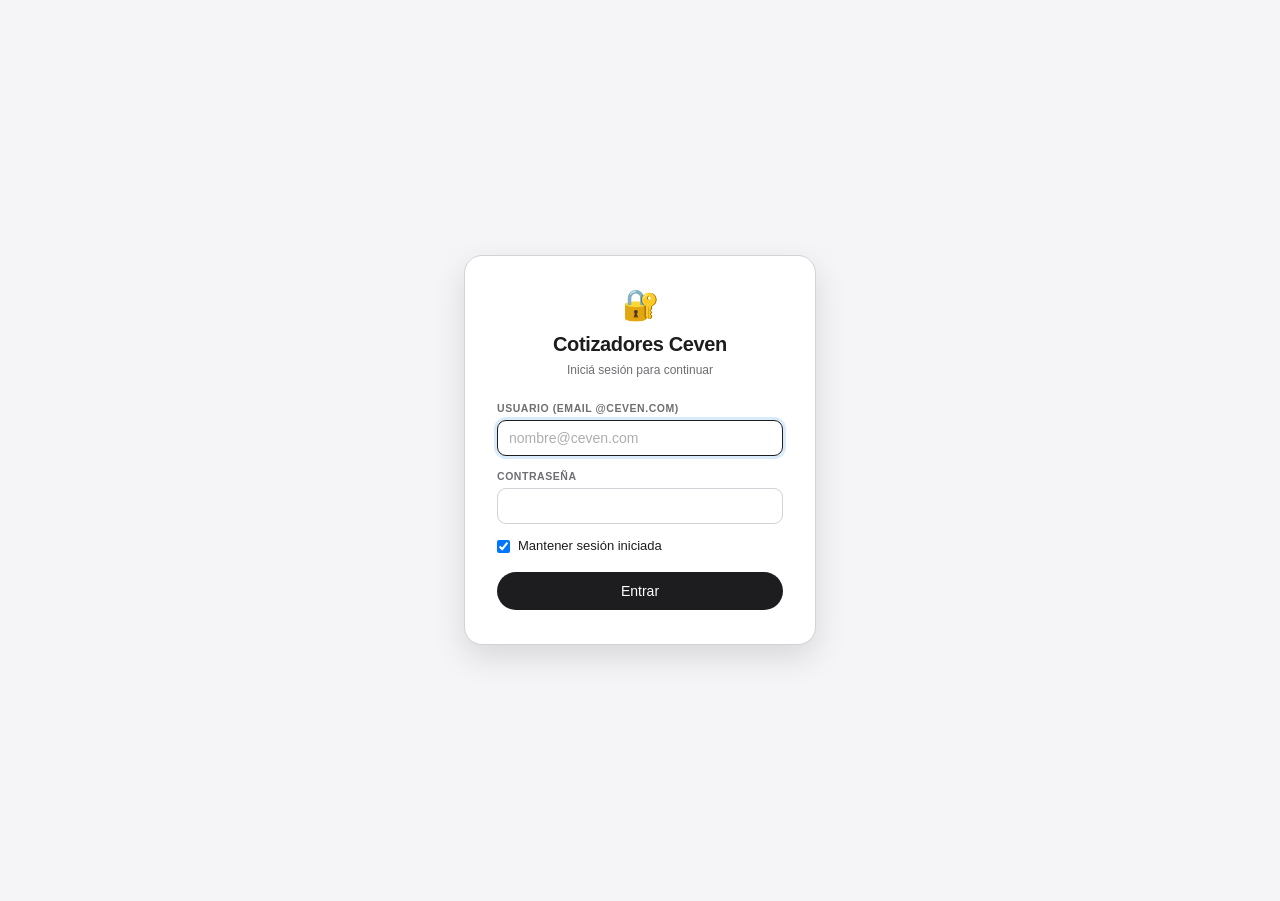
==== src/apple/index.html @ 5756f712 "Actualizacion" ====
<!DOCTYPE html>
<html lang="es">
<head>
<meta charset="UTF-8">
<meta name="viewport" content="width=device-width,initial-scale=1">
<title>Cotizador Ceven</title>

<!-- PWA (instalable + offline). El service worker se registra en ../shared/pwa.js. -->
<meta name="theme-color" content="#f5f5f7">
<link rel="manifest" href="../manifest.webmanifest">
<link rel="icon" href="../icons/favicon-32.png" sizes="32x32" type="image/png">
<link rel="apple-touch-icon" href="../icons/apple-touch-icon.png">
<meta name="mobile-web-app-capable" content="yes">
<meta name="apple-mobile-web-app-capable" content="yes">
<meta name="apple-mobile-web-app-status-bar-style" content="default">
<meta name="apple-mobile-web-app-title" content="Ceven Apple">

<script src="../vendor/xlsx.full.min.js"></script>
<script src="../vendor/html2canvas.min.js"></script>
<script src="../vendor/jspdf.umd.min.js"></script>
<!-- autotable dibuja la tabla del comprobante (shared/comprobante.js). Va
     DESPUÉS de jspdf: es un plugin que se engancha a jsPDF.API. -->
<script src="../vendor/jspdf.plugin.autotable.min.js"></script>
<link rel="stylesheet" href="../shared/css/base.css">
<link rel="stylesheet" href="../shared/css/dark.css">
</head>
<body>

<!-- ============================================================
     El login y la gestión de usuarios viven en el shell (../index.html).
     Esta página exige sesión válida (guard más abajo, tras cargar auth.js).
     La cuenta (marca, modo oscuro, contraseña, salir) vive en la navbar.
     ============================================================ -->

<!-- Configuración de esta marca: la leen todos los módulos de shared/ -->
<script src="brand.js"></script>
<!-- Color de marca: va acá, pegado a brand.js, para que la primera pintura ya
     salga con el acento correcto y no arranque con el azul por defecto -->
<script src="../shared/theme.js"></script>
<script src="../shared/safe.js"></script>
<!-- Config de Supabase + auth compartidos con el shell -->
<script src="../shared/config.js"></script>
<script src="../shared/auth.js"></script>
<script src="../shared/notify.js"></script>
<script>if(!cevenIsValidSession()) location.replace('../index.html');</script>
<!-- Barra superior: va acá, antes del markup, para que no salte al cargar -->
<script src="../shared/navbar.js"></script>

<!-- QUOTE -->
<div id="p-quote" class="pg on">
  <!-- Acá vivía el logo (subir / cambiar). Se sacó el 05/08/2026: ocupaba el
       encabezado entero de la vista sin aportar nada al armado de la cotización.
       El logo NO desapareció del sistema: `_logo` sigue existiendo en
       shared/ui-core.js, sincronizándose por `clogo` y saliendo en el PDF, que
       es el documento que ve el cliente. Lo que ya no hay es forma de cambiarlo
       desde la pantalla. -->
  <div class="qbar">
    <div class="qbar-top">
      <div class="qbar-ttl">
        <div id="qnum" class="lbl" style="margin-bottom:2px">Cotización #—</div>
        <div class="h2">Productos recomendados para su operación</div>
      </div>
      <div class="qbar-main">
        <button class="act act-pri" onclick="saveQuote()" title="Guardar la cotización en el historial"><span class="act-i">💾</span>Guardar</button>
        <button id="btn-add-pipeline" class="act act-go" onclick="addToPipeline()" title="Sumar esta cotización al pipeline de ventas"><span class="act-i">📊</span>Agregar al pipeline</button>
        <button class="act" onclick="buildPDF()" title="Exportar la cotización a PDF"><span class="act-i">📄</span>PDF</button>
      </div>
    </div>
    <div class="qbar-sub">
      <button class="act act-sm" onclick="nuevaCotizacion()" title="Vaciar todo y empezar una cotización nueva"><span class="act-i">＋</span>Nueva</button>
      <button class="act act-sm" onclick="copiarCotizacion()" title="Crear una cotización nueva con los mismos productos"><span class="act-i">⧉</span>Copiar</button>
      <button class="act act-sm" onclick="openCevenCare()" title="Agregar garantías CevenCare a la cotización"><span class="act-i">🛡️</span>CevenCare</button>
      <span class="qbar-sep"></span>
      <!-- El backup no es una acción de esta cotización: es de todos los datos -->
      <details class="ovf">
        <summary title="Más acciones" aria-label="Más acciones">⋯</summary>
        <div class="ovf-menu">
          <div class="ovf-hd">Copia de seguridad</div>
          <button onclick="exportFullBackup()"><span class="act-i">⬇️</span>Descargar backup completo</button>
          <button onclick="document.getElementById('backup-import').click()"><span class="act-i">⬆️</span>Restaurar desde un archivo</button>
        </div>
      </details>
      <input type="file" id="backup-import" accept=".json" style="display:none" onchange="importFullBackup(this)">
    </div>
  </div>
  <div class="card">
    <div class="g2">
      <div><label class="lbl">Cliente</label><input id="client" type="text" placeholder="Buscar o escribir un cliente" autocomplete="off" role="combobox" aria-autocomplete="list" aria-expanded="false" onchange="cevenClienteCambio()" style="font-size:14px;font-weight:500"><datalist id="cliente-datalist"></datalist></div>
      <div><label class="lbl">Ejecutivo</label>
        <select id="exec">
          <option value="">Seleccionar ejecutivo</option>
          <option>Fer Castro</option><option>Tsu Rivas</option><option>Jenny Tofel</option>
        </select>
      </div>
      <div>
        <label class="lbl">Mes estimado de cierre</label>
        <!-- Lo llena shared/ui-core.js con el picker de shared/monthpicker.js -->
        <div id="mes-cierre-box"></div>
      </div>
      <div>
        <label class="lbl">Estado</label>
        <select id="quote-estado" style="width:100%">
          <option value="Proyecto">En proyecto</option>
          <option value="Cotizado" selected>Cotizado</option>
          <option value="Negociacion">Negociación</option>
          <option value="Commit">Commit</option>
          <option value="Con OC">Con OC</option>
          <option value="Autorizando">Autorizando</option>
          <option value="Facturado">Facturado</option>
          <option value="Perdido">Perdido</option>
        </select>
      </div>
      <!-- Eran UN solo campo: `Proyecto` en cquotes se guardaba con el mismo
           texto que `Observaciones`, así que el pipeline agrupado por proyecto
           mostraba notas sueltas. Ahora son dos.
           OJO: el marcador FOB (que pone la nacionalización en 0%) se sigue
           leyendo de Observaciones — ver isCotizacionFOB() en catalog.js. -->
      <div><label class="lbl">Proyecto</label><input id="proyecto" type="text" placeholder="Nombre o referencia del proyecto..."></div>
      <div><label class="lbl">Observaciones <span style="color:#6e6e73;font-weight:400">— escribí FOB acá si la cotización lo es</span></label><input id="obs" type="text" placeholder="Notas de la cotización..." oninput="onObsChange()"></div>
    </div>
  </div>
  <!-- Barra de opciones A/B (shared/opciones.js). Con una sola opción es solo
       el botón "＋ Agregar Opción B"; el contenido lo pinta renderQ(). -->
  <div id="opc-bar-box"></div>
  <div id="opc-aviso-box"></div>
  <div id="qbody-wrap" class="tw" style="margin-bottom:18px">
    <table style="table-layout:fixed;min-width:780px">
      <colgroup>
        <col style="width:11%"><col style="width:25%"><col style="width:6%">
        <col style="width:8%"><col style="width:13%"><col style="width:10%">
        <col style="width:9%"><col style="width:8%"><col style="width:78px">
      </colgroup>
      <thead>
        <tr>
          <th class="qsrt" onclick="sortQBy('sku')" title="Ordenar por SKU">SKU</th>
          <th class="qsrt" onclick="sortQBy('desc')" title="Ordenar por nombre">Descripción</th>
          <th style="text-align:right">Qty</th>
          <th style="text-align:center">Margen %</th>
          <th class="qsrt" onclick="sortQBy('price')" style="text-align:right" title="Ordenar por precio">P. Venta</th>
          <th style="text-align:right">Total</th>
          <th style="text-align:center">IVA/Imp.Int.</th>
          <th style="text-align:center">Disponib.</th>
          <th></th>
        </tr>
      </thead>
      <tbody id="qbody"></tbody>
    </table>
  </div>

  <!-- SECCIÓN GARANTÍAS -->
  <div id="warranty-section">
    <div class="warranty-header">
      <span class="warranty-badge">CevenCare</span>
      <span class="warranty-title">Garantías Extendidas</span>
    </div>
    <div class="warranty-subtitle">Agregados desde CevenCare · Se presentan como opcionales separados de la cotización</div>
    <div class="tw" style="margin-bottom:8px">
      <table style="table-layout:fixed;min-width:780px">
        <colgroup>
          <col style="width:11%"><col style="width:25%"><col style="width:6%">
          <col style="width:8%"><col style="width:14%"><col style="width:11%">
          <col style="width:9%"><col style="width:8%"><col style="width:44px">
        </colgroup>
        <thead>
          <tr>
            <th>SKU</th><th>Descripción</th>
            <th style="text-align:right">Qty</th>
            <th style="text-align:center">Canal</th>
            <th style="text-align:right">P. Venta</th>
            <th style="text-align:right">Total</th>
            <th style="text-align:center">IVA</th>
            <th style="text-align:center">Años</th>
            <th></th>
          </tr>
        </thead>
        <tbody id="wbody"></tbody>
      </table>
    </div>
    <div id="franchise-note" class="franchise-note">
      <strong>⚠ Nota sobre planes CC (Complete Care)</strong>
      Los planes CC incluyen cobertura de daños accidentales (1 evento por contrato) con un cargo por servicio a cargo del cliente: pantalla USD 99 (SKU: DADIACC) · otros daños USD 249 / USD 149 para MacBook Neo (SKU: OTDAACC).
    </div>
    <button class="btn-add-warranty" onclick="openCevenCare()">+ Agregar garantía desde CevenCare</button>
  </div>
  <div style="border-top:0.5px solid #d2d2d7;padding-top:16px">
    <div style="font-size:14px;font-weight:600;margin-bottom:11px">Condiciones Comerciales</div>
    <div style="display:flex;align-items:center;gap:8px;flex-wrap:wrap;margin-bottom:8px;font-size:13px;font-weight:600">
      <span>Propuesta efectiva hasta:</span><input id="eff-date" type="date" style="width:auto;font-weight:400">
    </div>
    <div style="display:flex;align-items:center;gap:8px;flex-wrap:wrap;margin-bottom:8px;font-size:13px;font-weight:600">
      <span>Condición de pago:</span>
      <select id="pay-mode" onchange="cevenTogglePayOtra()" style="width:auto;font-weight:400">
        <option>Contado anticipado</option><option>30 días FF</option><option>45 días FF</option><option>60 días FF</option>
        <option value="__otra">Otra…</option>
      </select>
      <input id="pay-mode-otra" type="text" placeholder="Escribí la condición" style="display:none;width:auto;min-width:210px;font-weight:400">
      <span>– TC Dólar billete BNA del día del pago</span>
    </div>
    <div id="cond-cur" style="font-size:13px;font-weight:700;margin-bottom:7px">Precios unitarios expresados en dólares estadounidenses</div>
    <div style="font-size:13px;font-weight:700;margin-bottom:7px">Los precios expresados NO incluyen Impuestos</div>
    <div style="font-size:13px;font-weight:700;margin-bottom:7px">Incluye enrolamiento en Apple Business Manager</div>
    <div style="display:flex;align-items:center;gap:8px;flex-wrap:wrap;font-size:13px;font-weight:600">
      <!-- Mismo mecanismo que la condición de pago: opciones fijas + "Otra…".
           Lo resuelven cevenDelivery()/cevenSetDelivery() en shared/ui-core.js;
           acá y en el resto del código nadie sabe del marcador "__otra". -->
      <span>Entrega:</span>
      <select id="delivery" onchange="cevenToggleDeliveryOtra(true)" style="width:auto;font-weight:400">
        <option value="">— Elegir plazo —</option>
        <option>Inmediata</option>
        <option>3 días hábiles</option>
        <option>Entre 5 y 7 días hábiles</option>
        <option value="__otra">Otra…</option>
      </select>
      <input id="delivery-otra" type="text" placeholder="Escribí el plazo de entrega" style="display:none;width:auto;min-width:210px;font-weight:400">
    </div>
  </div>
</div>

<!-- CATALOG -->
<div id="p-catalog" class="pg">
  <div class="tb">
    <button class="bo" onclick="goTo('quote')">← Volver</button>
    <h2 class="h2" style="flex:1">Agregar productos</h2>
    <button class="bo" onclick="clearCatalogFilters()" title="Limpiar búsqueda y filtros">✕ Filtros</button>
    <button class="bo" onclick="goTo('addprod')">+ Nuevo artículo</button>
  </div>
  <div style="display:grid;grid-template-columns:repeat(auto-fit,minmax(148px,1fr));gap:10px;margin-bottom:10px">
    <div class="card" style="margin:0">
      <div class="lbl">% Margen</div>
      <div style="display:flex;align-items:center;gap:8px;margin-top:4px">
        <input type="number" id="msl-input" min="0" max="80" step="0.25" value="20" style="width:70px;padding:4px 8px;border:0.5px solid #d2d2d7;border-radius:6px;font-size:14px;font-weight:600;font-family:inherit;text-align:right" oninput="syncMarginFromInput()">
        <span style="font-size:12px;color:#6e6e73">%</span>
      </div>
      <input type="range" id="msl" min="0" max="80" value="20" style="width:100%;margin-top:8px;accent-color:#1d1d1f" oninput="syncMarginFromSlider()">
    </div>
    <div class="card" style="margin:0;display:flex;flex-direction:column;gap:8px;justify-content:center">
      <div class="lbl">% Nacionalización</div>
      <button class="bd" onclick="goTo('nac')">Ver / editar</button>
    </div>
    <div class="card" style="margin:0">
      <div class="lbl">Moneda</div>
      <select id="cur" onchange="toggleTC()" style="margin-bottom:6px"><option value="USD">USD</option><option value="ARS">ARS</option></select>
      <input type="number" id="tc" value="1200" style="display:none" placeholder="Tipo de cambio">
    </div>
  </div>
  <div class="card" style="margin:0 0 13px;display:flex;align-items:center;gap:10px;flex-wrap:wrap">
    <div id="plbadge" class="bk bkw">Sin price list</div>
    <div style="flex:1;min-width:8px"></div>
    <button class="bo" onclick="document.getElementById('plup').click()" title="Elegí los dos price list de Apple juntos (el normal y el FTZ). Reemplaza todo el catálogo: perdés los productos manuales">📂 Cargar Excel/CSV</button>
    <input type="file" id="plup" accept=".csv,.tsv,.txt,.xls,.xlsx" multiple style="display:none" onchange="handlePL(this.files)">
    <button class="bo" onclick="document.getElementById('plprice-up').click()" title="Actualiza solo los precios de los SKU que coincidan, agrega los nuevos, y conserva tus productos manuales">💲 Actualizar precios</button>
    <input type="file" id="plprice-up" accept=".xls,.xlsx" multiple style="display:none" onchange="handlePriceUpdate(this.files)">
    <div style="position:relative">
      <button class="bo red" onclick="toggleCleanupMenu(event)">🧹 Limpiar SKU ▾</button>
      <div id="cleanup-menu" style="display:none;position:absolute;right:0;top:calc(100% + 4px);background:#fff;border:0.5px solid #d2d2d7;border-radius:10px;box-shadow:0 4px 16px rgba(0,0,0,.12);min-width:210px;z-index:50;overflow:hidden">
        <button onclick="closeCleanupMenu();deleteLLASkus()" title="Elimina del catálogo los SKU terminados en LL/A (EE.UU./Canadá)" style="display:block;width:100%;text-align:left;border:none;background:none;border-radius:0;padding:10px 14px;font-size:13px;color:#d70015;cursor:pointer;font-family:inherit">🗑️ Eliminar SKU LL/A</button>
        <button onclick="closeCleanupMenu();deleteEASkus()" title="Elimina del catálogo los SKU con sufijo de 1 letra E/A (no toca LE/A ni BE/A, que son países reales)" style="display:block;width:100%;text-align:left;border:none;background:none;border-radius:0;padding:10px 14px;font-size:13px;color:#d70015;cursor:pointer;font-family:inherit;border-top:0.5px solid #f0f0f0">🗑️ Eliminar SKU E/A</button>
      </div>
    </div>
  </div>
  <div id="errbox" style="display:none;background:#fff2f2;color:#d70015;border-radius:8px;padding:8px 12px;margin-bottom:10px;font-size:13px"></div>
  <div id="nopl" style="text-align:center;padding:36px;background:#fff;border-radius:12px;border:1.5px dashed #d2d2d7;cursor:pointer;margin-bottom:12px" onclick="document.getElementById('plup').click()">
    <div style="font-size:26px;margin-bottom:6px">📂</div>
    <strong>Subí tu Price List</strong>
    <p style="color:#6e6e73;font-size:12px;margin-top:4px">Los dos archivos de Apple juntos (el normal y el FTZ) — se guarda automáticamente para la próxima vez</p>
  </div>
  <div id="catui" style="display:none">
    <div class="gf" style="margin-bottom:10px">
      <div style="grid-column:1/-1">
        <label class="lbl">Buscar / Pegar SKUs <span style="color:#6e6e73;font-weight:400">— pegá varios SKUs separados por enter, tab o coma</span></label>
        <textarea id="fsearch" rows="1" placeholder="ej: macbook pro 14 m4  /  pegá varios SKUs aquí" oninput="handleSearchInput()" onpaste="handleSearchPaste(event)" style="width:100%;padding:8px 12px;border:0.5px solid #d2d2d7;border-radius:8px;font-size:14px;font-family:inherit;background:#fff;resize:vertical;min-height:36px;line-height:1.4"></textarea>
      </div>
      <div><label class="lbl">Model</label><select id="fmodel" onchange="renderCat()"></select></div>
      <div><label class="lbl">País</label><select id="fcountry" onchange="renderCat()"></select></div>
    </div>
    <div style="display:flex;justify-content:space-between;align-items:center;margin-bottom:8px">
      <span id="catcount" style="color:#6e6e73"></span>
      <button class="bd" id="addbtn" onclick="addToQuote()" style="display:none">Agregar</button>
    </div>
    <div class="tw">
      <!-- min-width: las columnas de ancho fijo suman ~514px, así que en un
           celular Descripción se aplastaba a nada. Con esto la tabla scrollea
           dentro de .tw (que ya trae overflow-x:auto). -->
      <table style="table-layout:fixed;width:100%;min-width:780px">
        <!-- SKU y los tres importes en px: su contenido no crece con el ancho de
             la ventana (un SKU y tres importes miden lo que miden), así que lo
             que sobra tiene que ir a Descripción, que es lo único que se corta.
             Antes eran porcentajes y en una pantalla ancha el SKU se llevaba
             150px vacíos mientras la descripción quedaba con puntos suspensivos. -->
        <colgroup><col style="width:32px"><col style="width:130px"><col><col style="width:96px"><col style="width:96px"><col style="width:100px"><col style="width:60px"></colgroup>
        <thead>
          <tr>
            <th><input type="checkbox" id="chkall" onchange="toggleAll(this)"></th>
            <th>SKU</th><th>Descripción</th>
            <th style="text-align:right">Costo</th>
            <th style="text-align:right">C. Nac.</th>
            <th style="text-align:right">P. Venta</th>
            <th></th>
          </tr>
        </thead>
        <tbody id="catbody"></tbody>
      </table>
    </div>
  </div>
</div>

<!-- ADD PRODUCT -->
<div id="p-addprod" class="pg">
  <div class="tb"><button class="bo" onclick="cancelEditManual()">← Volver</button><h2 id="addprod-title" class="h2">Agregar artículo al price list</h2></div>
  <div class="card">
    <div class="g2">
      <div><label class="lbl">SKU *</label><input id="np-sku" type="text" placeholder="Ej: MW0Y3LL/A"></div>
      <div><label class="lbl">Descripción *</label><input id="np-desc" type="text" placeholder="Descripción del producto"></div>
      <!-- type=text + inputmode: un type=number rechaza "1.250,50" con el teclado
           es-AR y el campo queda vacío. Lo parsea cevenParseMoney(), igual que
           los importes de la cotización. -->
      <div><label class="lbl" id="np-price-lbl">Precio de costo (USD) *</label><input id="np-price" type="text" inputmode="decimal" placeholder="0,00"></div>
      <div><label class="lbl">Model</label><select id="np-model"></select></div>
      <div><label class="lbl">País</label><select id="np-country"></select></div>
      <div style="grid-column:1/-1;margin-top:4px">
        <label style="display:flex;align-items:flex-start;gap:9px;cursor:pointer">
          <input type="checkbox" id="np-nacincluded" style="margin-top:2px;width:15px;height:15px;flex-shrink:0" onchange="var l=document.getElementById('np-price-lbl');l.textContent=this.checked?'Precio nacionalizado (USD) *':'Precio de costo (USD) *'">
          <span style="font-size:13px;color:#1d1d1f">Precio ya nacionalizado
            <span style="display:block;font-size:11px;color:#6e6e73;margin-top:1px">El precio ingresado ya incluye la nacionalización — no se sumará el % adicional al cotizar</span>
          </span>
        </label>
      </div>
    </div>
    <div id="nperr" style="display:none;color:#d70015;font-size:13px;margin-top:10px"></div>
    <div style="display:flex;justify-content:flex-end;gap:8px;margin-top:14px">
      <button class="bo" onclick="cancelEditManual()">Cancelar</button>
      <button class="bd" onclick="saveNewProd()">Guardar en price list</button>
    </div>
  </div>
</div>

<!-- NAC -->
<div id="p-nac" class="pg">
  <div class="tb"><button class="bo" onclick="goTo('catalog')">← Volver</button><h2 class="h2">% Nacionalización por modelo</h2></div>
  <div class="tw" style="margin-bottom:10px">
    <table><thead><tr><th style="width:70%">Modelo</th><th style="text-align:right">%</th></tr></thead><tbody id="nacbody"></tbody></table>
  </div>
  <div style="display:flex;gap:8px;justify-content:flex-end;margin-bottom:14px">
    <button class="bo" onclick="resetNac()">Restablecer</button>
    <button class="bo" onclick="renderNacDiag()">🔍 Diagnóstico</button>
    <button class="bd" onclick="goTo('catalog')">Listo</button>
  </div>
  <div id="nac-diag" style="display:none">
    <div style="font-size:13px;font-weight:600;margin-bottom:6px;color:#1d1d1f">Diagnóstico — qué % se aplica a cada modelo del price list</div>
    <div style="font-size:11px;color:#6e6e73;margin-bottom:10px">Filtrá por SKU para verificar productos específicos. La columna "Coincide con" muestra qué clave de la tabla NAC se usó.</div>
    <input id="diag-search" type="text" placeholder="Buscar SKU o LOB..." oninput="renderNacDiag()" style="width:100%;padding:8px 10px;border:0.5px solid #d2d2d7;border-radius:8px;font-size:13px;font-family:inherit;margin-bottom:10px;background:#fff">
    <div class="tw">
      <table style="min-width:680px">
        <thead><tr>
          <th>SKU</th><th>LOB</th><th>Model</th>
          <th style="text-align:center">Coincide con</th>
          <th style="text-align:right">% NAC</th>
        </tr></thead>
        <tbody id="diag-body"></tbody>
      </table>
    </div>
  </div>
</div>

<!-- NAC POR COTIZACIÓN -->
<div id="p-qnac" class="pg">
  <div class="tb">
    <button class="bo" onclick="goTo('quote')">← Volver</button>
    <h2 class="h2">% Nacionalización · Solo esta cotización</h2>
  </div>
  <div style="background:#fff8e1;border:0.5px solid #ffe082;border-radius:10px;padding:10px 14px;margin-bottom:12px;font-size:12px;color:#7a5800;line-height:1.5">
    <strong style="display:block;margin-bottom:2px;font-size:11px;text-transform:uppercase;letter-spacing:.3px">⚠ Override por cotización</strong>
    Estos valores reemplazan al preset global <strong>solo en esta cotización</strong>. Los demás presupuestos siguen usando el % global. Las celdas en blanco usan el valor del preset global.
  </div>
  <div class="tw" style="margin-bottom:10px">
    <table>
      <thead><tr>
        <th style="width:55%">Modelo</th>
        <th style="text-align:right;width:20%">% Global</th>
        <th style="text-align:right;width:25%">% Esta cotización</th>
      </tr></thead>
      <tbody id="qnacbody"></tbody>
    </table>
  </div>
  <div style="display:flex;gap:8px;justify-content:flex-end">
    <button class="bo" onclick="clearQuoteNac()">Limpiar overrides</button>
    <button class="bd" onclick="applyQuoteNac()">Aplicar y volver</button>
  </div>
</div>
<div id="p-history" class="pg">
  <div class="tb">
    <button class="bo" onclick="goTo('quote')">← Volver</button>
    <h2 class="h2" style="flex:1">Historial</h2>
    <button class="bo" onclick="exportDB()">⬇ Excel</button>
    <button class="bo red" id="hist-del-btn" onclick="deleteSelected()" style="display:none">✕ Eliminar</button>
    <button class="bd" id="hist-pdf-btn" onclick="exportSelectedPDF()" style="display:none">PDF seleccionadas</button>
  </div>
  <div class="card" style="margin-bottom:12px">
    <div class="gf">
      <div><label class="lbl">Buscar cliente</label><input id="hclient" type="text" placeholder="Nombre..." oninput="renderHistory()"></div>
      <div><label class="lbl">Ejecutivo</label><select id="hexec" onchange="renderHistory()"><option value="">Todos</option><option>Fer Castro</option><option>Tsu Rivas</option><option>Jenny Tofel</option></select></div>
      <div><label class="lbl">Desde</label><input id="hfrom" type="date" onchange="renderHistory()"></div>
      <div><label class="lbl">Hasta</label><input id="hto" type="date" onchange="renderHistory()"></div>
      <div style="display:flex;align-items:flex-end"><button class="bo" style="width:100%" onclick="clearHF()">Limpiar</button></div>
    </div>
  </div>
  <div id="histwrap"></div>

  <!-- PAPELERA · lo eliminado se guarda 30 días (shared/papelera.js).
       Cerrada por defecto: es el lugar al que se va a buscar algo puntual,
       no algo que haya que ver en cada visita al historial. -->
  <details id="pap-box" style="margin-top:20px;border-top:0.5px solid #d2d2d7;padding-top:14px">
    <summary style="cursor:pointer;font-size:13px;font-weight:600;color:#6e6e73">
      🗑 Papelera <span id="pap-n" style="font-weight:400;color:#aeaeb2"></span>
    </summary>
    <div id="pap-body" style="margin-top:10px"></div>
  </details>
</div>

<!-- PIPELINE -->
<div id="p-pipeline" class="pg">
  <div class="tb">
    <button class="bo" onclick="goTo('quote')">← Volver</button>
    <button class="bo" onclick="nuevaCotizacion();goTo('quote')" style="border-color:#34c759;color:#15863a">+ Nueva cotización</button>
    <h2 class="h2" style="flex:1">🎯 Pipeline</h2>
    <select id="archive-month-sel" onchange="renderPipeline()" title="Ver meses archivados" style="padding:4px 8px;border:0.5px solid #d2d2d7;border-radius:8px;font-size:13px;font-family:inherit;background:#fff;max-width:160px">
      <option value="">Pipeline actual</option>
    </select>
    <button class="bo" onclick="openTargetAnual()" title="Ver y configurar objetivo anual de facturación" style="font-weight:600">📈 Target Anual</button>
    <button class="bo" onclick="openSkuDashboard()" title="Análisis por SKU: unidades por estado y clientes" style="font-weight:600">📦 Por SKU</button>
    <!-- "✕ Filtros" se fue de acá a la tarjeta de filtros de abajo, y pasó a
         llamarse "✕ Limpiar filtros" (24/08/2026): perdido entre Target, SKU,
         Excel y backup, no se encontraba cuando hacía falta — que es siempre
         mirando los filtros, no la barra. -->
    <button class="bi" id="pipe-undo-btn" onclick="undoPipelineChange()" title="Deshacer último cambio de estado o fecha" disabled>↩</button>
    <button class="bo" id="pipe-backup-btn" onclick="pickBackupFolder()" title="Elegí una carpeta donde guardar backups automáticos">📂 Elegir carpeta backup</button>
    <button class="bo" onclick="exportPipeline()">⬇ Excel</button>
  </div>
  <div class="card" style="margin-bottom:12px">
    <div class="gf">
      <div><label class="lbl">Buscar cliente / proyecto</label><input id="pipe-search" type="text" placeholder="..." oninput="renderPipeline()"></div>
      <div><label class="lbl">Ejecutivo</label><select id="pipe-exec" onchange="renderPipeline()"><option value="">Todos</option><option>Fer Castro</option><option>Tsu Rivas</option><option>Jenny Tofel</option></select></div>
      <div><label class="lbl">Familia</label>
        <select id="pipe-family" onchange="renderPipeline()">
          <option value="">Todas</option>
          <option value="mac">Mac</option>
          <option value="iphone">iPhone</option>
          <option value="ipad">iPad</option>
          <option value="serv">Servicios</option>
          <option value="acc">Accesorios</option>
        </select>
      </div>
      <div><label class="lbl">Estado</label>
        <select id="pipe-status" onchange="window._pipeStatusFilters=this.value?[this.value]:[];renderPipeline()">
          <option value="">Todos</option>
          <option value="Proyecto">En proyecto</option>
          <option value="Cotizado">Cotizado</option>
          <option value="Negociacion">Negociación</option>
          <option value="Commit">Commit</option>
          <option value="Con OC">Con OC</option>
          <option value="Autorizando">Autorizando</option>
          <option value="Facturado">Facturado</option>
          <option value="Perdido">Perdido</option>
        </select>
      </div>
      <!-- Una celda más de la misma grilla, así el botón queda alineado con los
           campos que limpia. El <label> vacío es lo que lo baja hasta la línea
           de los inputs (los otros tienen rótulo arriba). Limpia también las
           pastillas de mes y de estado, que están más abajo. -->
      <div>
        <label class="lbl" aria-hidden="true">&nbsp;</label>
        <button class="bo red" style="width:100%" onclick="clearPipelineFilters()"
                title="Limpia la búsqueda, el ejecutivo, la familia, el estado y las pastillas de mes">✕ Limpiar filtros</button>
      </div>
    </div>
  </div>

  <!-- DASHBOARD -->
  <div id="pipe-dashboard" style="display:none;margin-bottom:14px">
    <div style="display:grid;grid-template-columns:repeat(auto-fit,minmax(140px,1fr));gap:10px;margin-bottom:10px">
      <div class="kpi" style="background:#fff;border:0.5px solid #d2d2d7;border-radius:12px;padding:12px 14px">
        <div style="font-size:11px;color:#6e6e73;text-transform:uppercase;letter-spacing:.4px;margin-bottom:4px">Cotizaciones</div>
        <div id="dash-count" style="font-size:22px;font-weight:600;color:#1d1d1f">0</div>
      </div>
      <div class="kpi" style="background:#fff;border:0.5px solid #d2d2d7;border-radius:12px;padding:12px 14px">
        <div style="font-size:11px;color:#6e6e73;text-transform:uppercase;letter-spacing:.4px;margin-bottom:4px">Macs</div>
        <div id="dash-mac" style="font-size:22px;font-weight:600;color:#1d1d1f">0</div>
        <div id="dash-mac-amt" style="font-size:13px;color:#6e6e73;margin-top:2px">USD 0</div>
      </div>
      <div class="kpi" style="background:#fff;border:0.5px solid #d2d2d7;border-radius:12px;padding:12px 14px">
        <div style="font-size:11px;color:#6e6e73;text-transform:uppercase;letter-spacing:.4px;margin-bottom:4px">iPhone</div>
        <div id="dash-iph" style="font-size:22px;font-weight:600;color:#1d1d1f">0</div>
        <div id="dash-iph-amt" style="font-size:13px;color:#6e6e73;margin-top:2px">USD 0</div>
      </div>
      <div class="kpi" style="background:#fff;border:0.5px solid #d2d2d7;border-radius:12px;padding:12px 14px">
        <div style="font-size:11px;color:#6e6e73;text-transform:uppercase;letter-spacing:.4px;margin-bottom:4px">iPad</div>
        <div id="dash-ipad" style="font-size:22px;font-weight:600;color:#1d1d1f">0</div>
        <div id="dash-ipad-amt" style="font-size:13px;color:#6e6e73;margin-top:2px">USD 0</div>
      </div>
      <div class="kpi" style="background:#fff;border:0.5px solid #d2d2d7;border-radius:12px;padding:12px 14px">
        <div style="font-size:11px;color:#6e6e73;text-transform:uppercase;letter-spacing:.4px;margin-bottom:4px">Servicios</div>
        <div id="dash-serv" style="font-size:22px;font-weight:600;color:#1d1d1f">0</div>
        <div id="dash-serv-amt" style="font-size:13px;color:#6e6e73;margin-top:2px">USD 0</div>
      </div>
      <div class="kpi" style="background:#fff;border:0.5px solid #d2d2d7;border-radius:12px;padding:12px 14px">
        <div style="font-size:11px;color:#6e6e73;text-transform:uppercase;letter-spacing:.4px;margin-bottom:4px">Accesorios</div>
        <div id="dash-acc" style="font-size:22px;font-weight:600;color:#1d1d1f">0</div>
        <div id="dash-acc-amt" style="font-size:13px;color:#6e6e73;margin-top:2px">USD 0</div>
      </div>
      <div id="dash-facturado-card" class="kpi" style="background:#17a589;color:#fff;border-radius:12px;padding:12px 14px">
        <div id="dash-facturado-lbl" style="font-size:11px;color:#a5d6a7;text-transform:uppercase;letter-spacing:.4px;margin-bottom:4px">Facturado</div>
        <div id="dash-facturado" style="font-size:22px;font-weight:600">USD 0</div>
        <div id="dash-facturado-mgpd" style="font-size:11px;color:#a5d6a7;margin-top:2px">MgPd —</div>
      </div>
      <div id="dash-proy-card" class="kpi" style="background:#0a7d52;color:#fff;border-radius:12px;padding:12px 14px">
        <!-- "Proyectado" incluía lo ya facturado, así que sumarlo con la tarjeta
             de al lado contaba la misma plata dos veces. La fórmula no cambió
             (Commit + Con OC + Autorizando + Facturado); el rótulo sí. -->
        <div id="dash-proy-lbl" style="font-size:11px;color:#9ad9bc;text-transform:uppercase;letter-spacing:.4px;margin-bottom:4px">Forecast del mes</div>
        <div id="dash-proy" style="font-size:22px;font-weight:600">USD 0</div>
        <div id="dash-proy-mgpd" style="font-size:11px;color:#9ad9bc;margin-top:2px">MgPd —</div>
      </div>
      <div id="dash-total-card" class="kpi" style="background:#1d1d1f;color:#fff;border-radius:12px;padding:12px 14px">
        <div id="dash-total-lbl" style="font-size:11px;color:#aeaeb2;text-transform:uppercase;letter-spacing:.4px;margin-bottom:4px">Total pipeline</div>
        <div id="dash-total" style="font-size:22px;font-weight:600">USD 0</div>
        <div id="dash-margen" style="font-size:11px;color:#aeaeb2;margin-top:2px">Margen pond. 0%</div>
      </div>
    </div>
    <!-- Filtros tipo pastillas: Cierre estimado + Top clientes en una sola fila -->
    <div id="pipe-pills-row" style="display:flex;flex-wrap:nowrap;gap:8px 20px;align-items:center;margin-bottom:10px;overflow:hidden">
      <div style="display:flex;flex-wrap:nowrap;gap:6px;align-items:center;flex-shrink:0">
        <span style="font-size:10px;color:#6e6e73;text-transform:uppercase;letter-spacing:.4px;white-space:nowrap">Cierre est.</span>
        <div id="pipe-month-pills" style="display:flex;flex-wrap:nowrap;gap:6px"></div>
      </div>
      <div style="display:flex;flex-wrap:nowrap;gap:6px;align-items:center;min-width:0">
        <span style="font-size:10px;color:#6e6e73;text-transform:uppercase;letter-spacing:.4px;white-space:nowrap">Top clientes</span>
        <div id="pipe-topclients-pills" style="display:flex;flex-wrap:nowrap;gap:6px"></div>
      </div>
    </div>
    <!-- Por estado -->
    <div id="dash-by-status" style="display:flex;flex-wrap:wrap;gap:6px"></div>
  </div>

  <div class="tw">
    <table style="min-width:1400px;--stk-act-w:160px">
      <thead><tr>
        <th class="srt" data-sort="fechaISO">Fecha</th>
        <th class="srt" data-sort="fechaMod" style="text-align:center" title="Última modificación real de la entrada">Modificado</th>
        <th class="srt" data-sort="ejecutivo">Ejecutivo</th>
        <th class="srt" data-sort="cliente">Cliente</th>
        <th class="srt" data-sort="proyecto">Proyecto</th>
        <th class="srt" data-sort="mesCierre" title="Mes estimado de cierre">Cierre est.</th>
        <th class="srt" data-sort="estado" style="text-align:center">Estado</th>
        <th class="srt" data-sort="qMac" style="text-align:center" title="Cantidad total de Mac (todos los modelos sumados)">Macs</th>
        <th class="srt" data-sort="qIph" style="text-align:center" title="Cantidad de iPhone">iPhone</th>
        <th class="srt" data-sort="qIpad" style="text-align:center" title="Cantidad de iPad">iPad</th>
        <th class="srt" data-sort="qServ" style="text-align:center" title="Cantidad de Servicios/Garantías">Serv.</th>
        <th class="srt" data-sort="qAcc" style="text-align:center" title="Cantidad de Accesorios (todo lo que no es Mac, iPhone, iPad ni Servicio)">Acc.</th>
        <th class="srt" data-sort="margenPond" style="text-align:right" title="Margen ponderado por línea de producto">Margen</th>
        <th class="srt stk-monto" data-sort="monto" style="text-align:right;min-width:110px">Monto</th>
        <!-- 160px, no 130: desde 03/09/2026 la celda lleva tambien el
             comprobante. El `right` de .stk-monto sale de --stk-act-w,
             declarado arriba en el <table>. -->
        <th class="stk-act" style="width:160px;text-align:center">Acciones</th>
      </tr></thead>
      <tbody id="pipe-body"></tbody>
    </table>
  </div>
</div>

<!-- TARGET ANUAL MODAL -->
<div id="target-modal" onclick="if(event.target===this)closeTargetAnual()" style="display:none;position:fixed;inset:0;background:rgba(0,0,0,.45);z-index:9000;overflow-y:auto;padding:24px 16px">
  <div style="max-width:980px;margin:0 auto;background:#f5f5f7;border-radius:20px;overflow:hidden">
    <!-- Header -->
    <div style="display:flex;align-items:center;justify-content:space-between;padding:16px 20px;background:#fff;border-bottom:0.5px solid #d2d2d7">
      <div>
        <div style="font-size:16px;font-weight:700;color:#1d1d1f">📈 Target Anual</div>
        <div style="font-size:12px;color:#6e6e73;margin-top:2px">Objetivo de facturación y seguimiento mensual</div>
      </div>
      <button onclick="closeTargetAnual()" style="background:#f2f2f7;border:none;width:30px;height:30px;border-radius:50%;cursor:pointer;font-size:18px;color:#6e6e73;display:flex;align-items:center;justify-content:center;font-family:inherit">×</button>
    </div>
    <!-- Body -->
    <div style="padding:20px">
      <!-- Botón para mostrar/ocultar configuración -->
      <div style="display:flex;align-items:center;gap:8px;margin-bottom:12px">
        <button id="target-config-toggle" onclick="toggleTargetConfig()" style="background:none;border:0.5px solid #d2d2d7;border-radius:8px;padding:5px 12px;font-size:12px;cursor:pointer;color:#6e6e73;font-family:inherit;font-weight:500">⚙ Configurar</button>
      </div>
      <!-- Configuración del target (oculta por defecto) -->
      <div id="target-config-wrap" style="display:none;background:#fff;border-radius:12px;padding:14px 16px;margin-bottom:16px;border:0.5px solid #d2d2d7">
        <div style="display:flex;align-items:center;gap:12px;flex-wrap:wrap">
          <div style="display:flex;align-items:center;gap:8px">
            <label style="font-size:13px;color:#1d1d1f;white-space:nowrap">Año:</label>
            <input id="target-year" type="number" min="2020" max="2050" style="width:80px;padding:6px 8px;border:0.5px solid #d2d2d7;border-radius:8px;font-size:13px;font-family:inherit;background:#fff" onchange="renderTargetAnual()">
          </div>
          <div style="display:flex;align-items:center;gap:8px">
            <label style="font-size:13px;color:#1d1d1f;white-space:nowrap">Target USD:</label>
            <input id="target-amount" type="number" min="0" step="1000" placeholder="Ej: 5000000" class="no-spin" style="width:140px;padding:6px 8px;border:0.5px solid #d2d2d7;border-radius:8px;font-size:13px;font-family:inherit;background:#fff">
          </div>
          <button onclick="saveTargetAnual()" style="background:#0071e3;color:#fff;border:none;border-radius:8px;padding:7px 16px;font-size:13px;font-weight:600;cursor:pointer;font-family:inherit">Guardar</button>
        </div>
      </div>
      <!-- Dashboard dinámico -->
      <div id="target-dashboard"></div>
    </div>
  </div>
</div>

<!-- ANÁLISIS POR SKU MODAL -->
<div id="sku-modal" onclick="if(event.target===this)closeSkuDashboard()" style="display:none;position:fixed;inset:0;background:rgba(0,0,0,.45);z-index:9000;overflow-y:auto;padding:24px 16px">
  <div style="max-width:1100px;margin:0 auto;background:#f5f5f7;border-radius:20px;overflow:hidden">
    <div style="display:flex;align-items:center;justify-content:space-between;padding:16px 20px;background:#fff;border-bottom:0.5px solid #d2d2d7">
      <div>
        <div style="font-size:16px;font-weight:700;color:#1d1d1f">📦 Análisis por SKU</div>
        <div style="font-size:12px;color:#6e6e73;margin-top:2px">Unidades por estado de venta y clientes que lo están cotizando</div>
      </div>
      <button onclick="closeSkuDashboard()" style="background:#f2f2f7;border:none;width:30px;height:30px;border-radius:50%;cursor:pointer;font-size:18px;color:#6e6e73;display:flex;align-items:center;justify-content:center;font-family:inherit">×</button>
    </div>
    <div style="padding:20px">
      <div id="sku-dashboard"></div>
    </div>
  </div>
</div>


<!-- Navegación (botón Atrás del navegador + Escape) -->
<script src="../shared/nav.js"></script>

<!-- Selector de mes: va ANTES de ui-core.js, que lo usa al cargar para armar
     el campo "Mes estimado de cierre" -->
<script src="../shared/monthpicker.js"></script>

<!-- Capa de sincronización con Supabase -->
<script src="../shared/sync.js"></script>

<!-- Lógica de la app (el orden de carga importa: replica el orden del monolito original) -->
<script src="../shared/quote-num.js"></script>
<!-- pricing-core.js ANTES que state.js: define las tablas (NAC por defecto,
     familia por LOB, IVA) que state.js expone con sus nombres de siempre, y las
     cuentas sin DOM que comparte con el cotizador multimarca. -->
<script src="js/pricing-core.js"></script>
<script src="js/state.js"></script>
<script src="../shared/ui-core.js"></script>
<script src="js/pricing.js"></script>
<script src="../shared/quote-core.js"></script>
<!-- opciones.js define el estado A/B y lo lee todo lo que suma importes:
     va ANTES de quote.js, catalog.js y quotes-db.js. -->
<script src="../shared/opciones.js"></script>
<script src="../shared/catalog-core.js"></script>
<script src="js/catalog.js"></script>
<script src="js/quote.js"></script>
<script src="js/nac.js"></script>
<script src="js/products.js"></script>
<script src="js/quotes-db.js"></script>
<script src="../shared/pipeline-store.js"></script>
<script src="js/pipeline-data.js"></script>
<script src="../shared/backup.js"></script>
<!-- recovery.js delega en _applyBackupRestore() de backup.js: va después -->
<script src="../shared/recovery.js"></script>
<script src="js/pipeline-core.js"></script>
<script src="js/archive-view.js"></script>
<script src="../shared/pipeline-status.js"></script>
<!-- pipeline-sku.js: estado propio por linea de producto. Lee cevenEstadoValores()
     de pipeline-status.js, asi que va despues; lo usan pipeline-view/detail. -->
<script src="../shared/pipeline-sku.js"></script>
<!-- clientes.js ANTES de pipeline-group.js: define cevenNormClient(), con la
     que el pipeline agrupa por cliente. -->
<script src="../shared/clientes.js"></script>
<!-- clientes-db.js: tabla real `clientes`, complementa a clientes.js -->
<script src="../shared/clientes-db.js"></script>
<script src="../shared/pipeline-group.js"></script>
<script src="../shared/pipeline-ui.js"></script>
<script src="../shared/pipeline-perdido.js"></script>
<script src="js/pipeline-view.js"></script>
<script src="js/pipeline-detail.js"></script>
<script src="../shared/backup-folder.js"></script>
<script src="js/history.js"></script>
<script src="../shared/papelera.js"></script>
<script src="../shared/comprobante.js"></script>
<script src="../shared/pdf-core.js"></script>
<script src="js/pdf.js"></script>
<script src="js/warranties.js"></script>
<script src="../shared/undo.js"></script>
<script src="js/target.js"></script>
<!-- picker.js va DESPUÉS de catalog.js y quote.js: usa _catRowHTML/_catCalc y
     upQty, y su IIFE de cableado corre al cargar. -->
<script src="js/picker.js"></script>
<div id="app-ver-bar"><span>Cotizador Ceven v<span id="app-ver-num"></span></span></div>
<script src="../shared/init.js"></script>

<!-- ── Modal edición de ítem en cotización ── -->
<div id="qitem-edit-modal" onclick="if(event.target===this)closeQuoteItemEdit()" style="display:none;position:fixed;inset:0;background:rgba(0,0,0,.45);z-index:9100;display:none;align-items:center;justify-content:center;padding:20px">
  <div style="background:#f5f5f7;border-radius:20px;width:100%;max-width:680px;overflow:hidden;box-shadow:0 20px 60px rgba(0,0,0,.3)">
    <div style="display:flex;align-items:center;justify-content:space-between;padding:16px 20px;background:#fff;border-bottom:0.5px solid #d2d2d7">
      <div style="font-size:16px;font-weight:600;color:#1d1d1f">Editar artículo <span style="font-size:12px;font-weight:400;color:#6e6e73;margin-left:6px">· solo afecta esta cotización</span></div>
      <button onclick="closeQuoteItemEdit()" style="background:#f2f2f7;border:none;width:30px;height:30px;border-radius:50%;cursor:pointer;font-size:18px;color:#6e6e73;line-height:1;font-family:inherit">×</button>
    </div>
    <div style="padding:20px">
      <div class="g2" style="gap:12px">
        <div><label class="lbl">SKU</label><input id="qie-sku" type="text" class="si" style="width:100%"></div>
        <div><label class="lbl">Descripción</label><input id="qie-desc" type="text" class="si" style="width:100%"></div>
        <div><label class="lbl" id="qie-price-lbl">Precio de costo (USD)</label><input id="qie-price" type="number" step="0.01" min="0" class="si" style="width:100%"></div>
        <div><label class="lbl">Model</label><select id="qie-model" class="si" style="width:100%"></select></div>
        <div>
          <label class="lbl">Nacionalización %</label>
          <input id="qie-nac" type="number" step="0.5" min="0" max="100" class="si" style="width:100%" placeholder="Automático según modelo">
        </div>
        <div style="grid-column:1/-1">
          <label style="display:flex;align-items:flex-start;gap:9px;cursor:pointer">
            <input type="checkbox" id="qie-nacincluded" style="margin-top:2px;width:15px;height:15px;flex-shrink:0" onchange="
              var chk=this.checked;
              document.getElementById('qie-price-lbl').textContent=chk?'Precio nacionalizado (USD)':'Precio de costo (USD)';
              document.getElementById('qie-nac').value=chk?'0':'';
              document.getElementById('qie-nac').disabled=chk;
            ">
            <span style="font-size:13px;color:#1d1d1f">Precio ya nacionalizado
              <span style="display:block;font-size:11px;color:#6e6e73;margin-top:1px">Tildá esto para forzar nac = 0%, o escribí el % manualmente arriba</span>
            </span>
          </label>
        </div>
      </div>
      <div id="qie-err" style="display:none;color:#d70015;font-size:13px;margin-top:10px"></div>
      <div style="display:flex;justify-content:flex-end;gap:8px;margin-top:18px">
        <button class="bo" onclick="closeQuoteItemEdit()">Cancelar</button>
        <button class="bd" onclick="saveQuoteItemEdit()">Guardar en cotización</button>
      </div>
    </div>
  </div>
</div>

<!-- ── SUBPANTALLA DE PRODUCTOS (picker.js) ──────────────────────────────────
     Capa flotante encima de la cotización: arriba el catálogo con un ＋ por
     producto, abajo lo que la cotización ya lleva. Los estilos (.pk-*) están en
     shared/css/base.css y los comparte con Poly. -->
<div id="prod-picker" style="display:none">
  <div class="pk-card" role="dialog" aria-modal="true" aria-label="Agregar productos">

    <div class="pk-hd">
      <div class="h3">Agregar productos <span id="pk-count" style="font-size:11px;font-weight:400;color:#aeaeb2;margin-left:6px"></span></div>
      <button type="button" class="pk-x" data-pk-cerrar title="Cerrar">&times;</button>
    </div>

    <div class="pk-filtros">
      <div class="buscador" style="flex:1">
        <span class="buscador-lupa" aria-hidden="true">🔍</span>
        <textarea id="pk-search" rows="1" placeholder="Buscar &mdash; o pegá varios SKUs separados por enter, tab o coma"></textarea>
      </div>
      <select id="pk-model" style="width:150px" title="Filtrar por modelo"></select>
      <select id="pk-country" style="width:130px" title="Filtrar por país"></select>
    </div>

    <div class="pk-lista">
      <table style="table-layout:fixed;width:100%;min-width:780px">
        <!-- Mismos anchos que la vista Catálogo, con la columna del ＋ en lugar
             del checkbox y sin la de acciones. -->
        <colgroup><col style="width:54px"><col style="width:130px"><col><col style="width:96px"><col style="width:96px"><col style="width:100px"></colgroup>
        <thead>
          <tr>
            <th></th><th>SKU</th><th>Descripci&oacute;n</th>
            <th style="text-align:right">Costo</th>
            <th style="text-align:right" title="Costo nacionalizado">C. Nac.</th>
            <th style="text-align:right">P. Venta</th>
          </tr>
        </thead>
        <tbody id="pk-body"></tbody>
      </table>
    </div>

    <div class="pk-pie">
      <div class="pk-pie-hd">
        <span class="lbl" style="margin:0">En la cotizaci&oacute;n (<span id="pk-cart-n">0</span>)<span id="pk-cart-opc"></span></span>
      </div>
      <div id="pk-cart"></div>
      <div class="pk-cierre">
        <span>Total</span>
        <b id="pk-total">&mdash;</b>
        <button type="button" class="bd" data-pk-cerrar>Listo</button>
      </div>
    </div>

  </div>
</div>

<script src="../shared/pwa.js"></script>
</body>
</html>
---- src/shared/css/base.css ----
/* ============================================================
   BASE  ·  estilos comunes al shell y a todas las marcas
   ------------------------------------------------------------
   Los tokens de color viven acá (:root) y dark.css los pisa en
   body.dark. Antes estaban en dark.css, pero el shell no carga
   ese archivo y la navbar quedaba sin colores.
   ============================================================ */

/* ═══════════════════ TOKENS ═══════════════════ */
:root{
  --c0:#f5f5f7;--c1:#fff;--ch:#fafafa;--c3:#ebebed;
  --ct1:#1d1d1f;--ct2:#6e6e73;--ct3:#aeaeb2;
  --cb:#d2d2d7;--cb2:#f0f0f0;
  --cblue:#0071e3;--cgreen:#34c759;--cred:#d70015;--corg:#ff9f0a;

  /* Acento de marca. Los valores reales los escribe shared/theme.js leyendo
     CEVEN_BRAND.theme; esto es el default del shell, que no tiene marca.
     Existe porque Apple y Poly se ven casi iguales y sus datos NO se mezclan:
     el color es la señal de en qué cotizador estás, junto con el chip de la
     barra superior. --acc-dk es la variante para modo oscuro (dark.css la
     activa), --acc-soft el fondo tenue para estados apagados. */
  --acc:#0071e3;--acc-h:#0060c0;--acc-soft:#e8f4ff;--acc-dk:#0a84ff;

  /* Tipografía. Sin webfonts a propósito: la app es una PWA offline-first y
     la CSP no permite orígenes externos. La pila arranca por la cara variable
     de cada sistema — "Segoe UI Variable" en Windows 11, San Francisco en
     macOS — y recién al final cae en Arial, que es lo que se venía viendo en
     las máquinas del equipo porque -apple-system ahí no matchea nada. */
  --f-ui:   -apple-system,BlinkMacSystemFont,"Segoe UI Variable Text","Segoe UI",Inter,"Helvetica Neue",Arial,sans-serif;
  --f-disp: -apple-system,BlinkMacSystemFont,"Segoe UI Variable Display","Segoe UI",Inter,"Helvetica Neue",Arial,sans-serif;

  --sh1:0 1px 2px rgba(0,0,0,.04);
  --sh2:0 4px 16px rgba(0,0,0,.06);
  --sh3:0 12px 32px rgba(0,0,0,.12);
}

/* ═══════════════════ CIMIENTOS ═══════════════════ */
*{box-sizing:border-box;margin:0;padding:0}
body{
  font-family:var(--f-ui);background:#f5f5f7;color:#1d1d1f;
  font-size:13px;line-height:1.45;
  -webkit-font-smoothing:antialiased;-moz-osx-font-smoothing:grayscale;
  font-synthesis-weight:none;
  padding-bottom:26px;                 /* zócalo de versión (#app-ver-bar) */
}
/* Números tabulares donde hay plata o cantidades: cada dígito ocupa lo mismo,
   así las columnas de montos quedan alineadas coma con coma. */
table,input,select,textarea,.si,.kpi,.bk,.tgt-inp{font-variant-numeric:tabular-nums}

/* Foco visible. Los inputs traen outline:none de antes (el borde alcanzaba como
   señal con mouse), pero navegando con teclado no se veía nada. */
:focus-visible{outline:2px solid var(--acc);outline-offset:2px}
@media (prefers-reduced-motion:reduce){
  *,*::before,*::after{transition:none!important;animation:none!important;scroll-behavior:auto!important}
}

/* ═══════════════════ ESCALA TIPOGRÁFICA ═══════════════════
   Tres roles, nada más: título de vista (.h2), subtítulo (.h3) y
   micro-etiqueta en versalitas (.lbl). El tracking negativo en los
   tamaños grandes y positivo en los chicos es lo que hace que una
   misma familia se lea como una jerarquía. */
.h1{font-family:var(--f-disp);font-size:22px;font-weight:600;letter-spacing:-.021em;line-height:1.18}
.h2{font-family:var(--f-disp);font-size:17px;font-weight:600;letter-spacing:-.014em;line-height:1.25}
.h3{font-size:14px;font-weight:600;letter-spacing:-.006em}
.sub{font-size:12px;color:var(--ct2);line-height:1.45}
.lbl{font-size:10.5px;color:var(--ct2);display:block;margin-bottom:4px;font-weight:600;text-transform:uppercase;letter-spacing:.55px}

/* ═══════════════════ NAVBAR ═══════════════════
   Barra superior compartida (shared/navbar.js). Es la única señal
   permanente de en qué cotizador estás: Apple y Poly se ven casi
   iguales y sus datos NO se mezclan. */
.cvnav{
  position:sticky;top:0;z-index:8000;
  background:rgba(255,255,255,.78);
  -webkit-backdrop-filter:saturate(180%) blur(20px);backdrop-filter:saturate(180%) blur(20px);
  border-bottom:0.5px solid var(--cb);
  /* Filete del color de la marca: se ve incluso de reojo y no gasta altura. */
  box-shadow:inset 0 3px 0 var(--acc);
}
.cvnav-in{display:flex;align-items:center;gap:10px;padding:0 16px;min-height:52px}
.cvnav-brand{
  display:inline-flex;align-items:center;gap:8px;flex-shrink:0;
  border:none;background:none;font-family:inherit;color:var(--ct1);
  padding:6px 9px;border-radius:10px;cursor:pointer;
  transition:background .15s ease;
}
.cvnav-brand[disabled]{cursor:default}
.cvnav-brand:not([disabled]):hover{background:rgba(0,0,0,.055)}
.cvnav-mark{font-size:16px;line-height:1}
/* Logo de marca: caja fija para que el alto del chip no cambie según la
   proporción del archivo (HP es cuadrado, Apple apaisado, Poly vertical). */
img.cvnav-mark{display:block;width:18px;height:18px;object-fit:contain;flex-shrink:0}
.cvnav-name{font-family:var(--f-disp);font-size:14px;font-weight:600;letter-spacing:-.012em;white-space:nowrap}
.cvnav-name b{font-weight:600}
.cvnav-name i{font-style:normal;color:var(--ct3);margin:0 5px;font-weight:400}

.cvnav-links{display:flex;align-items:center;gap:2px;flex:1;min-width:0;overflow-x:auto;scrollbar-width:none;-ms-overflow-style:none}
.cvnav-links::-webkit-scrollbar{display:none}
.cvnav-link{
  border:none;background:none;font-family:inherit;
  font-size:13px;font-weight:500;letter-spacing:-.004em;color:var(--ct2);
  padding:7px 13px;border-radius:980px;cursor:pointer;white-space:nowrap;
  transition:background .15s ease,color .15s ease;
}
.cvnav-link:hover{color:var(--ct1);background:rgba(0,0,0,.05)}
/* Activo: pastilla del color de la marca. Junto con el filete de arriba y el
   chip, son las tres señales de en qué cotizador estás. */
.cvnav-link.on{background:var(--acc);color:#fff}
.cvnav-link.on:hover{background:var(--acc-h)}

.cvnav-acc{display:flex;align-items:center;gap:4px;flex-shrink:0}
.cvnav-btn{
  border:none;background:none;font-family:inherit;font-size:14px;color:var(--ct1);
  width:32px;height:32px;border-radius:50%;cursor:pointer;
  display:inline-flex;align-items:center;justify-content:center;
  transition:background .15s ease;
}
.cvnav-btn:hover{background:rgba(0,0,0,.06)}
.cvnav-user{
  display:inline-flex;align-items:center;gap:8px;
  padding:3px 12px 3px 3px;margin-left:4px;border-radius:980px;
  background:rgba(0,0,0,.04);
}
.cvnav-ava{
  width:26px;height:26px;border-radius:50%;flex-shrink:0;
  background:var(--ct1);color:var(--c1);
  font-size:10.5px;font-weight:600;letter-spacing:.2px;
  display:inline-flex;align-items:center;justify-content:center;
}
.cvnav-who{display:flex;flex-direction:column;line-height:1.15;min-width:0}
.cvnav-who b{font-size:12px;font-weight:600;letter-spacing:-.004em;white-space:nowrap;overflow:hidden;text-overflow:ellipsis;max-width:150px}
.cvnav-who span{font-size:9.5px;font-weight:600;text-transform:uppercase;letter-spacing:.5px;color:var(--ct2)}
@media (max-width:820px){
  .cvnav-who{display:none}
  .cvnav-user{padding:3px;background:none;margin-left:0}
  .cvnav-name i,.cvnav-name b{display:none}
}

/* ═══════════════════ VISTAS ═══════════════════ */
.pg{display:none;max-width:none;margin:0;padding:20px 24px 24px}
.pg.on{display:block}
/* Cabecera de vista: el filete inferior separa el título y sus acciones del
   contenido sin gastar una tarjeta. */
.tb{display:flex;align-items:center;gap:8px;flex-wrap:wrap;margin-bottom:16px;padding-bottom:12px;border-bottom:0.5px solid var(--c3)}

/* ═══════════════════ FORMULARIOS ═══════════════════ */
input,select,textarea{border:0.5px solid #d2d2d7;border-radius:8px;padding:6px 9px;font-size:13px;font-family:inherit;color:#1d1d1f;background:#fff;width:100%;outline:none}
input:focus,select:focus,textarea:focus{border-color:#1d1d1f;box-shadow:0 0 0 3px rgba(0,113,227,.15)}
input::placeholder,textarea::placeholder{color:#aeaeb2}

/* ═══════════════════ SELECTOR DE MES ═══════════════════
   shared/monthpicker.js. El disparador imita a un input para no meter un tercer
   lenguaje visual en una fila que ya tiene selects e inputs. */
.mpk{
  display:inline-flex;align-items:center;justify-content:space-between;gap:6px;
  border:0.5px solid var(--cb);border-radius:8px;background:#fff;color:var(--ct1);
  font-family:inherit;font-size:13px;padding:6px 9px;cursor:pointer;
  min-width:120px;text-align:left;
  transition:border-color .15s ease,background .15s ease;
}
.mpk:hover{border-color:#c7c7cc;background:var(--c0)}
.mpk-lbl{white-space:nowrap;overflow:hidden;text-overflow:ellipsis}
.mpk-empty{color:var(--ct3)}
.mpk-caret{font-size:9px;color:var(--ct3);flex-shrink:0}
.mpk-full{width:100%}
.mpk-sm{font-size:11px;padding:3px 7px;min-width:108px;border-radius:6px}
.mpk-xs{font-size:10px;padding:2px 6px;min-width:98px;border-radius:6px}
/* Línea de SKU sin override propio: hereda el mes de la cotización y se ve apagada */
.mpk-inherit{background:var(--ch);color:var(--ct2)}

.mpk-pop{
  position:fixed;z-index:9999;width:232px;
  background:#fff;border:0.5px solid var(--cb);border-radius:14px;
  box-shadow:var(--sh3);padding:10px;
}

/* ═══════════════════ COMBO DE CLIENTE ═══════════════════
   shared/clientes.js. Reemplaza al <datalist> nativo, que no es estilable y se
   veía como un menú del sistema en medio del formulario. Mismo lenguaje que
   .mpk-pop (fixed, radio 14, la misma sombra) porque son el mismo gesto:
   apretar un campo y elegir de una lista flotante. */
.cbo-pop{
  position:fixed;z-index:9999;
  background:#fff;border:0.5px solid var(--cb);border-radius:14px;
  box-shadow:var(--sh3);padding:5px;
  max-height:min(340px,52vh);overflow-y:auto;overscroll-behavior:contain;
}
.cbo-op{
  display:flex;align-items:baseline;justify-content:space-between;gap:10px;
  padding:7px 10px;border-radius:9px;cursor:pointer;font-size:13px;color:var(--ct1);
}
/* Sin transition a propósito: recorriendo con ↑/↓ el fundido va siempre atrás
   del cursor y se ven dos filas encendidas a la vez. */
.cbo-op:hover{background:var(--c0)}
.cbo-op.on{background:var(--ct1);color:var(--c1)}
/* Lo que matchea con lo tipeado. En la fila resaltada el fondo ya es oscuro,
   así que el <b> se distingue por peso y no por color. */
.cbo-op b{font-weight:600;color:var(--acc)}
.cbo-op.on b{color:inherit}
.cbo-n{overflow:hidden;text-overflow:ellipsis;white-space:nowrap}
/* El nivel de precio del cliente. Es exactamente el que se va a aplicar al
   elegirlo, así que no puede competir con el nombre pero tiene que leerse. */
.cbo-t{
  flex-shrink:0;font-size:10.5px;font-weight:600;color:var(--ct2);
  background:var(--c3);padding:1px 7px;border-radius:980px;white-space:nowrap;
}
.cbo-op.on .cbo-t{background:rgba(255,255,255,.22);color:#fff}
/* El cliente que ya está escrito en el campo: un filete al costado, para
   encontrarlo de reojo al reabrir la lista. */
.cbo-ya{box-shadow:inset 2px 0 0 var(--acc)}
.cbo-vacio{padding:11px 10px;font-size:12px;color:var(--ct2);line-height:1.5}
.cbo-vacio b{color:var(--ct1)}
.cbo-mas{
  padding:7px 10px 4px;font-size:10.5px;color:var(--ct3);line-height:1.4;
  border-top:0.5px solid var(--c3);margin-top:4px;
}
.mpk-hd{display:flex;align-items:center;justify-content:space-between;margin-bottom:8px}
.mpk-year{font-family:var(--f-disp);font-size:14px;font-weight:600;letter-spacing:-.012em}
.mpk-nav{border:none;background:none;font-family:inherit;font-size:16px;color:var(--ct1);width:26px;height:26px;border-radius:50%;cursor:pointer;line-height:1}
.mpk-nav:hover{background:rgba(0,0,0,.06)}
.mpk-grid{display:grid;grid-template-columns:repeat(3,1fr);gap:4px}
.mpk-m{border:none;background:none;font-family:inherit;font-size:12px;font-weight:500;color:var(--ct1);padding:8px 0;border-radius:8px;cursor:pointer;transition:background .12s ease}
.mpk-m:hover{background:rgba(0,0,0,.06)}
/* Elegido: la misma pastilla oscura de .bd. Mes en curso: solo un contorno. */
.mpk-m.on{background:var(--ct1);color:var(--c0)}
.mpk-m.now{box-shadow:inset 0 0 0 1px var(--cb);color:var(--cblue)}
.mpk-ft{display:flex;gap:6px;margin-top:8px;padding-top:8px;border-top:0.5px solid var(--c3)}
.mpk-ft-btn{flex:1;border:0.5px solid var(--cb);background:#fff;font-family:inherit;font-size:11px;color:var(--ct2);padding:5px 0;border-radius:980px;cursor:pointer}
.mpk-ft-btn:hover{background:var(--c0);color:var(--ct1)}

/* ═══════════════════ BOTONES ═══════════════════ */
.bd,.bo,.bs,.bsr,.bi{transition:background .15s ease,border-color .15s ease,color .15s ease,transform .08s ease}
.bd:active,.bo:active,.bi:active,.bs:active,.bsr:active{transform:scale(.97)}
.bd{border:none;border-radius:980px;padding:7px 16px;font-size:13px;font-weight:500;cursor:pointer;font-family:inherit;background:#1d1d1f;color:#fff}
.bd:hover{background:#3a3a3c}
.bo{border:0.5px solid #d2d2d7;border-radius:980px;padding:7px 16px;font-size:13px;font-weight:500;cursor:pointer;font-family:inherit;background:#fff;color:#1d1d1f}
.bo:hover{background:#f5f5f7;border-color:#c7c7cc}
.bo.red{color:#d70015;border-color:#d70015}
.bs{background:none;border:0.5px solid #d2d2d7;border-radius:6px;padding:3px 7px;font-size:12px;cursor:pointer;color:#1d1d1f;font-family:inherit}
.bsr{background:none;border:0.5px solid #d70015;border-radius:6px;padding:3px 7px;font-size:12px;cursor:pointer;color:#d70015;font-family:inherit}
/* Botones solo-ícono */
.bi{border:0.5px solid #d2d2d7;border-radius:980px;width:34px;height:34px;display:inline-flex;align-items:center;justify-content:center;font-size:16px;cursor:pointer;font-family:inherit;background:#fff;color:#1d1d1f;padding:0;flex-shrink:0}
.bi:hover{background:#f5f5f7}
.bi:disabled{opacity:.35;cursor:default;transform:none}
.al{display:flex;align-items:center;gap:5px;font-size:13px;color:var(--acc);border:none;background:transparent;cursor:pointer;font-family:inherit}

/* ═══════════════════ BARRA DE ACCIONES DE LA COTIZACIÓN ═══════════════════
   Antes eran ocho o nueve botones de ícono suelto, todos del mismo tamaño y
   sin etiqueta: "＋ ⧉ 💾 +📊 ⬇️ ⬆️ 📄 🛡️". Había que abrir el tooltip para
   saber cuál era cuál, y "descargar backup" pesaba lo mismo que "guardar".
   Ahora hay dos filas: arriba lo que se usa en cada cotización, con texto;
   abajo lo ocasional, y el backup —que no es una acción de la cotización—
   detrás del ⋯. */
.qbar{display:flex;flex-direction:column;gap:9px;margin-bottom:16px;padding-bottom:13px;border-bottom:0.5px solid var(--c3)}
.qbar-top{display:flex;align-items:flex-end;gap:12px;flex-wrap:wrap}
.qbar-ttl{flex:1;min-width:150px}
.qbar-main{display:flex;gap:8px;flex-wrap:wrap}
.qbar-sub{display:flex;align-items:center;gap:8px;flex-wrap:wrap}
.qbar-sep{flex:1}

/* Acción con ícono + texto. `em` en el ícono para que acompañe al texto. */
.act{
  display:inline-flex;align-items:center;gap:7px;white-space:nowrap;
  border:0.5px solid var(--cb);border-radius:980px;background:#fff;color:var(--ct1);
  font-family:inherit;font-size:13px;font-weight:500;padding:8px 16px;cursor:pointer;
  transition:background .15s ease,border-color .15s ease,transform .08s ease,box-shadow .15s ease;
}
.act:hover{background:var(--c0);border-color:#c7c7cc}
.act:active{transform:scale(.97)}
.act-i{font-size:1.15em;line-height:1}
/* Guardar: la acción primaria, en el color de la marca. */
.act-pri{background:var(--acc);border-color:transparent;color:#fff;box-shadow:var(--sh1)}
.act-pri:hover{background:var(--acc-h);border-color:transparent}
/* Agregar al pipeline: verde porque suma al embudo, no porque sea "ok". */
.act-go{background:#15863a;border-color:transparent;color:#fff;box-shadow:var(--sh1)}
.act-go:hover{background:#127330;border-color:transparent}
/* Secundarias: más chicas y sin peso, para que no compitan con las de arriba. */
.act-sm{font-size:12px;padding:5px 12px;font-weight:500;color:var(--ct2)}
.act-sm:hover{color:var(--ct1)}

/* Menú ⋯ — <details> nativo: abre con teclado y sin JS. Lo único que agrega
   ui-core.js es cerrarlo al hacer click afuera o con Escape. */
.ovf{position:relative}
.ovf>summary{
  list-style:none;display:inline-flex;align-items:center;justify-content:center;
  width:32px;height:32px;border-radius:50%;cursor:pointer;color:var(--ct2);
  font-size:15px;line-height:1;user-select:none;
}
.ovf>summary::-webkit-details-marker{display:none}
.ovf>summary:hover{background:rgba(0,0,0,.06);color:var(--ct1)}
.ovf[open]>summary{background:rgba(0,0,0,.08);color:var(--ct1)}
.ovf-menu{
  position:absolute;right:0;top:calc(100% + 6px);z-index:8500;min-width:212px;
  background:#fff;border:0.5px solid var(--cb);border-radius:12px;
  box-shadow:var(--sh3);padding:5px;
}
.ovf-menu button{
  display:flex;align-items:center;gap:9px;width:100%;text-align:left;
  border:none;background:none;font-family:inherit;font-size:13px;color:var(--ct1);
  padding:8px 10px;border-radius:8px;cursor:pointer;white-space:nowrap;
}
.ovf-menu button:hover{background:var(--c0)}
.ovf-menu .ovf-hd{font-size:10px;font-weight:600;text-transform:uppercase;letter-spacing:.5px;color:var(--ct3);padding:6px 10px 3px}

/* ═══════════════════ SUPERFICIES ═══════════════════ */
.card{background:#fff;border-radius:12px;border:0.5px solid #d2d2d7;padding:14px 16px;margin-bottom:13px;box-shadow:var(--sh1)}
.tw{border-radius:12px;border:0.5px solid #d2d2d7;overflow:hidden;background:#fff;overflow-x:auto;box-shadow:var(--sh1)}
.bk{display:inline-block;padding:4px 10px;border-radius:8px;font-size:12px;font-weight:600;letter-spacing:-.002em}
.bkok{background:#e8f8ef;color:#1a7f4b}
.bkw{background:#fff8e1;color:#a05c00}
/* Nombres de columna de un Excel, en la ayuda de "Qué Excel se pueden cargar"
   (poly/index.html). Monoespaciada para que se lean como lo que son: el texto
   EXACTO del encabezado que el importador busca en el archivo. */
code{font-family:ui-monospace,SFMono-Regular,"SF Mono",Menlo,Consolas,monospace;
  font-size:.92em;background:var(--c3);color:var(--ct1);padding:0 4px;border-radius:4px}
.g2{display:grid;grid-template-columns:1fr 1fr;gap:10px}
.gf{display:grid;grid-template-columns:repeat(auto-fit,minmax(130px,1fr));gap:8px}
.kpi{box-shadow:var(--sh1)}

/* ═══════════════════ TABLAS ═══════════════════ */
table{width:100%;border-collapse:collapse}
th{padding:9px 10px;border-bottom:0.5px solid #d2d2d7;font-size:10.5px;color:#6e6e73;font-weight:600;text-transform:uppercase;letter-spacing:.5px;background:#f5f5f7;text-align:left;white-space:nowrap}
td{padding:8px 10px;border-bottom:0.5px solid #f0f0f0;overflow:hidden;text-overflow:ellipsis;white-space:nowrap}
td.wrap{white-space:normal;overflow:visible;text-overflow:unset;word-break:break-word;min-width:0}
.crow{cursor:pointer}
.crow.pk-row{cursor:default}
.crow:hover td{background:#fafafa}
/* ── Precios por nivel del catálogo de Poly ──────────────────────────────────
   Los 4 niveles iban uno DEBAJO del otro: cada fila medía ~83px de alto y el
   catálogo entero (77 productos) más de 6.000px, con la columna Descripción
   medio vacía al lado. En dos columnas la fila baja a la mitad y la tabla se
   recorre de verdad.

   Se arma con grid y no con una tabla anidada para que las cuatro cifras
   queden alineadas entre sí y con las de las filas de arriba y abajo:
   comparar precios es lo único que se hace mirando esta columna. Los tokens
   --ct1/--ct3 se dan vuelta solos en modo oscuro. */
.cat-tiers{display:grid;grid-template-columns:auto auto;gap:0 12px;justify-content:end}
.cat-tier{display:flex;justify-content:space-between;gap:6px;font-size:11px;line-height:1.55;white-space:nowrap}
.cat-tier i{font-style:normal;color:var(--ct3)}
.cat-tier b{font-weight:600;color:var(--ct1);font-variant-numeric:tabular-nums}
/* El precio de DEAL (hoja "Promos" del BOM Calculator, ver poly/js/catalog.js).
   Renglón propio debajo de la grilla de tiers y no una celda más de ella:
   además del precio lleva el número de deal y la vigencia, que no entran en
   dos columnas, y es el dato que hay que ver primero. Verde porque es el
   precio bueno; rojo y tachado cuando venció, para que no se cotice de
   memoria un deal que ya no existe. */
.cat-deal{display:flex;justify-content:flex-end;align-items:baseline;gap:6px;
  font-size:11px;line-height:1.55;white-space:nowrap;margin-top:2px}
.cat-deal i{font-style:normal;font-weight:600;color:var(--cgreen)}
.cat-deal b{font-weight:700;color:var(--cgreen);font-variant-numeric:tabular-nums}
.cat-deal u{text-decoration:none;font-size:10px;color:var(--ct3)}
.cat-deal.venc i,.cat-deal.venc b{color:var(--cred);text-decoration:line-through}
.cat-deal.venc u{color:var(--cred)}
.crow.sel td{background:#e8f0fe}
/* Ya está en la cotización. Verde tenue y un filete a la izquierda: se lee de
   reojo mientras se recorre la lista, que es cuando importa. Va DESPUÉS de
   .sel para que un producto agregado y además tildado se vea como agregado —
   estar en la cotización es el estado que manda. */
.crow.enq td{background:#eaf7ee}
.crow.enq td:first-child{box-shadow:inset 3px 0 0 var(--cgreen)}
.crow.enq:hover td{background:#dff2e6}
/* El `+` de agregar: celeste azulado, para que se lea como la acción principal
   de la lista y no se confunda con el negro de "Guardar" ni con el rojo de
   eliminar. `!important` porque el botón sale con la clase `.bd`, que ya trae
   fondo negro. */
.cat-sumar{white-space:nowrap;background:#2f9be0!important;color:#fff!important;border:none!important}
.cat-sumar:hover{background:#1f8bd0!important}
.cat-quitar{white-space:nowrap;color:#15863a!important;border-color:#34c759!important}
.cat-quitar:hover{background:#eaf7ee!important}

/* ── Opciones A/B de una cotización (shared/opciones.js) ─────────────────────
   Con una sola opción no hay solapas: queda el botón discreto de "＋ Agregar
   Opción B" alineado a la derecha. El 95% de las cotizaciones tiene una sola y
   no hay por qué cobrarles el ruido de una barra de pestañas.

   La solapa vigente lleva la estrella y el acento de marca: es EL dato que
   decide qué monto ve el equipo en el pipeline, así que tiene que leerse de
   reojo y no confundirse con "la solapa que estoy mirando" (esa es `.on`, que
   se distingue por el fondo blanco y el borde inferior). */
.opc-bar{display:flex;align-items:stretch;gap:8px;flex-wrap:wrap;margin-bottom:10px}
.opc-bar-sola{justify-content:flex-end;margin-bottom:8px}
.opc-add{border:0.5px dashed var(--cb);border-radius:980px;background:none;color:var(--ct2);
  padding:5px 14px;font-size:12px;font-family:inherit;cursor:pointer}
.opc-add:hover{border-color:var(--acc);color:var(--acc);border-style:solid}
.opc-tab{display:flex;flex-direction:column;align-items:flex-start;gap:1px;
  border:0.5px solid var(--cb);border-radius:12px;background:var(--c0);color:var(--ct2);
  padding:7px 15px;font-family:inherit;cursor:pointer;text-align:left;min-width:150px}
.opc-tab:hover{background:var(--c3)}
.opc-tab.on{background:var(--c1);color:var(--ct1);border-color:var(--ct1);box-shadow:var(--sh1)}
.opc-tab.ef{border-color:var(--acc)}
.opc-tab-t{font-size:12px;font-weight:600}
.opc-tab-i{font-size:14px;font-weight:600;font-variant-numeric:tabular-nums}
.opc-chip{font-size:10px;font-weight:700;color:var(--acc);text-transform:uppercase;letter-spacing:.4px}
.opc-acc{display:flex;align-items:center;gap:6px;flex-wrap:wrap;margin-left:auto}
.opc-acc .bo{padding:6px 13px;font-size:12px}
/* Chapita de la fila del pipeline: solo aparece si esa cotización tiene dos
   opciones, y dice cuál es la que está sumando. Es un botón, no un cartel: desde
   ahí se cambia la vigente sin reabrir la cotización. */
.opc-pipe{border:0.5px solid var(--acc);background:var(--acc-soft);color:var(--acc);
  border-radius:6px;padding:1px 6px;font-size:9px;font-weight:700;letter-spacing:.3px;
  cursor:pointer;font-family:inherit;white-space:nowrap;line-height:1.5}
.opc-pipe:hover{background:var(--acc);color:#fff}
/* Aviso de "esta opción no suma": va sobre la tabla de la opción no vigente. */
.opc-aviso{background:#fffbea;border:0.5px solid #f5c400;border-radius:8px;
  padding:7px 11px;font-size:12px;color:#5c4a00;margin-bottom:9px}

/* Cantidad con − y + en la tabla de la cotización. El input queda en el medio
   para poder escribir un número grande de una. */
.qstepper{display:inline-flex;align-items:center;gap:4px}
.qstepper input{width:46px;text-align:center}
.qstep{
  border:0.5px solid var(--cb);background:var(--c1);color:var(--ct1);
  width:22px;height:22px;border-radius:6px;cursor:pointer;
  font-family:inherit;font-size:13px;line-height:1;padding:0;flex-shrink:0;
}
.qstep:hover{background:var(--c3)}
/* Eliminar la línea. Se lee como acción destructiva sin gritar: gris hasta que
   el mouse encima lo pone rojo. */
/* Roja de entrada, no solo al pasar el mouse: en una tabla llena hay que
   encontrarla rápido, y es la única acción destructiva de la fila. */
.q-del{
  border:0.5px solid #f3c4c4;background:#fff5f5;color:var(--cred);cursor:pointer;
  font-size:14px;line-height:1;padding:4px 8px;border-radius:8px;font-family:inherit;
  transition:background .15s ease,border-color .15s ease;
}
.q-del:hover{background:var(--cred);border-color:var(--cred);color:#fff}
.si{text-align:right;padding:3px 6px;border:0.5px solid #d2d2d7;border-radius:6px;font-size:13px;font-family:inherit;background:#fff}
.no-spin::-webkit-outer-spin-button,.no-spin::-webkit-inner-spin-button{-webkit-appearance:none;margin:0}
.no-spin{-moz-appearance:textfield}

/* Pipeline: columnas pegadas a la derecha cuando hay scroll horizontal.
   El `right` de Monto tiene que ser EL ANCHO de la columna Acciones, y ese
   ancho no es el mismo en todas las tablas: cada marca tiene su propio juego de
   botones, y Poly tiene además dos tablas distintas (la normal y la de REGI).
   Por eso el valor se declara con `--stk-act-w` en el <table> de cada una,
   junto al `width` del <th>, que es donde se lo ve y se lo mantiene. */
#p-pipeline .stk-monto{position:sticky;right:var(--stk-act-w,130px);background:#fff;z-index:2;box-shadow:-1px 0 0 #f0f0f0}
#p-pipeline .stk-act{position:sticky;right:0;background:#fff;z-index:3;box-shadow:-1px 0 0 #d2d2d7}
#p-pipeline thead .stk-monto, #p-pipeline thead .stk-act{background:#fafafa;z-index:4}
/* Pipeline: columnas ordenables */
#p-pipeline th.srt{cursor:pointer;user-select:none}
#p-pipeline th.srt:hover{background:#f0f0f3}
#p-pipeline th.srt.asc::after{content:" ↑";color:#0071e3;font-weight:700}
#p-pipeline th.srt.desc::after{content:" ↓";color:#0071e3;font-weight:700}
/* Headers sortables de la cotización */
#qbody-wrap th.qsrt{cursor:pointer;user-select:none;white-space:nowrap}
#qbody-wrap th.qsrt:hover{background:#ebebed}
#qbody-wrap th.qsrt.asc::after{content:" ↑";color:#0071e3;font-size:10px}
#qbody-wrap th.qsrt.desc::after{content:" ↓";color:#0071e3;font-size:10px}
/* Separador de familia en cotización */
.q-family-sep td{background:#f5f5f7;font-size:10px;font-weight:700;color:#6e6e73;text-transform:uppercase;letter-spacing:.6px;padding:5px 10px;border-top:1px solid #d2d2d7;border-bottom:none}

/* ── SECCIÓN GARANTÍAS (CevenCare) ── */
#warranty-section{display:none;margin-bottom:18px}
.warranty-header{display:flex;align-items:center;gap:8px;margin-bottom:10px;padding-top:16px;border-top:1.5px dashed #d2d2d7}
.warranty-badge{display:inline-block;padding:3px 10px;border-radius:20px;font-size:10.5px;font-weight:700;letter-spacing:.5px;text-transform:uppercase;background:#fff3e0;color:#c84e00}
.warranty-title{font-size:14px;font-weight:600;letter-spacing:-.006em;color:#1d1d1f}
.warranty-subtitle{font-size:12px;color:#6e6e73;margin-bottom:8px}
.btn-add-warranty{display:inline-flex;align-items:center;gap:5px;background:none;border:0.5px solid #0071e3;border-radius:980px;padding:6px 13px;font-size:12px;font-weight:500;color:#0071e3;cursor:pointer;font-family:inherit}
.btn-add-warranty:hover{background:#f0f7ff}
.franchise-note{background:#fff8e1;border:1px solid #ffe082;border-radius:8px;padding:9px 12px;margin-top:10px;font-size:12px;color:#7a5800;line-height:1.5;display:none}
.franchise-note strong{display:block;margin-bottom:2px;font-size:11px;text-transform:uppercase;letter-spacing:.3px}

/* ── HISTORIAL: mis cotizaciones ──
   Las que llevan mi nombre en Ejecutivo salen en celeste. Con el historial
   compartido entre todo el equipo, encontrar las propias era leer la columna
   Ejecutivo tarjeta por tarjeta.

   Los `!important` no son pereza: history.js arma las tarjetas con `style=`
   inline (`background:#fff` en la tarjeta y `#f5f5f7` en el encabezado), y un
   estilo inline le gana a cualquier selector que no lo lleve. Es el mismo
   motivo por el que dark.css los usa en estas mismas clases. */
.hist-card.hist-mia{background:#f2f8ff!important;border-color:#a8d1f5!important}
.hist-card.hist-mia .hist-card-hdr{background:#e1efff!important}
.hist-card.hist-mia .hist-card-info{border-color:#cfe4fa!important}

/* ── SUBPANTALLA DE PRODUCTOS (poly/js/picker.js) ──
   Todo con prefijo `pk-`: base.css se carga en TODAS las páginas y una clase
   corta acá le pisa las reglas a cualquiera. Ya pasó con `.tb`. */
#prod-picker{position:fixed;inset:0;z-index:9200;background:rgba(0,0,0,.35);display:flex;align-items:center;justify-content:center;padding:20px;-webkit-backdrop-filter:blur(2px);backdrop-filter:blur(2px)}
.pk-card{background:var(--c1);border-radius:18px;width:100%;max-width:860px;max-height:88vh;display:flex;flex-direction:column;overflow:hidden;box-shadow:var(--sh3)}
.pk-hd{display:flex;align-items:center;justify-content:space-between;padding:15px 20px;border-bottom:0.5px solid var(--cb);flex-shrink:0}
.pk-x{border:none;background:var(--c0);width:28px;height:28px;border-radius:50%;font-size:17px;cursor:pointer;color:var(--ct2);line-height:1;font-family:inherit}
.pk-x:hover{background:var(--c3)}
.pk-filtros{display:flex;gap:8px;padding:12px 20px;flex-shrink:0}
.pk-filtros textarea{flex:1;padding:8px 12px;border:0.5px solid var(--cb);border-radius:8px;font-size:14px;font-family:inherit;resize:none;min-height:36px;line-height:1.4}

/* Categorías en globitos. El color de cada uno lo pone el JS (pastel derivado
   del nombre, estable entre importaciones); acá va solo la forma. */
.pk-rubros{display:flex;flex-wrap:wrap;gap:6px;padding:0 20px 12px;flex-shrink:0}
.pk-rub{
  border:1px solid var(--cb);border-radius:980px;padding:4px 13px;
  font-family:inherit;font-size:12px;font-weight:500;cursor:pointer;
  background:var(--c1);color:var(--ct2);white-space:nowrap;
  transition:filter .15s ease,box-shadow .15s ease;
}
.pk-rub:hover{filter:brightness(.96)}
/* Activo: un anillo, no un color distinto. Cambiarle el fondo al elegido
   rompería la asociación color↔categoría, que es justo lo que se busca. */
.pk-rub.on{box-shadow:0 0 0 2px var(--ct1);font-weight:600}
/* La lista scrollea sola: el pie con la cotización tiene que quedar SIEMPRE a
   la vista — es lo que hace que se vea crecer lo que se está agregando. */
.pk-lista{flex:1;overflow-y:auto;padding:0 20px;min-height:120px}
.pk-lista thead th{position:sticky;top:0;z-index:1;background:var(--ch)}

.pk-pie{border-top:1.5px solid var(--cb);background:var(--c0);padding:11px 20px 14px;flex-shrink:0}
.pk-pie-hd{display:flex;align-items:baseline;justify-content:space-between;margin-bottom:7px}
/* Tope de alto: con 20 líneas el pie no puede comerse la lista de arriba. */
#pk-cart{max-height:132px;overflow-y:auto;display:flex;flex-direction:column;gap:3px}
.pk-line{display:flex;align-items:center;gap:10px;font-size:12.5px;padding:3px 0}
.pk-line-sku{font-weight:500;flex:1;min-width:0;overflow:hidden;text-overflow:ellipsis;white-space:nowrap}
.pk-line-imp{white-space:nowrap;font-variant-numeric:tabular-nums;color:var(--ct2)}
.pk-line-imp i{color:var(--ct3);font-size:11px}
.pk-qty{display:inline-flex;align-items:center;gap:6px;flex-shrink:0}
.pk-qty b{min-width:18px;text-align:center;font-variant-numeric:tabular-nums}
.pk-step{border:0.5px solid var(--cb);background:var(--c1);color:var(--ct1);width:21px;height:21px;border-radius:6px;cursor:pointer;font-family:inherit;font-size:13px;line-height:1;padding:0}
.pk-step:hover{background:var(--c3)}
.pk-del{border:none;background:none;color:var(--ct3);font-size:15px;cursor:pointer;line-height:1;padding:0 2px;flex-shrink:0}
.pk-del:hover{color:var(--cred)}
.pk-vacio{font-size:12px;color:var(--ct3);padding:10px 0;text-align:center}
.pk-cierre{display:flex;align-items:center;gap:10px;justify-content:flex-end;margin-top:9px;padding-top:9px;border-top:0.5px solid var(--cb)}
.pk-cierre span{font-size:12px;color:var(--ct2)}
.pk-cierre b{font-size:15px;font-variant-numeric:tabular-nums;margin-right:6px}

@media (max-width:640px){
  #prod-picker{padding:0}
  /* dvh además de vh (no en reemplazo: es el fallback en navegadores que no
     entienden dvh) — 100vh en mobile es la altura SIN teclado, así que con el
     teclado abierto el pie de la tarjeta (cantidad/nivel/precio) quedaba
     fuera del viewport visible y el primer toque ahí caía en el fondo del
     modal en vez de en el campo, cerrándolo. dvh sigue el viewport visual. */
  .pk-card{max-width:none;max-height:100vh;height:100vh;max-height:100dvh;height:100dvh;border-radius:0}
  .pk-filtros{flex-wrap:wrap}
}

/* ── EDITAR PROYECTO REGI (poly/js/pipeline-regi-productos.js) ──
   Mismo overlay que #prod-picker (position:fixed;inset:0;blur de fondo).
   Reusa .pk-card/.pk-hd/.pk-x/.pk-filtros/.pk-rubros/.pk-lista/.pk-pie/
   .pk-line/.pk-vacio/.pk-cierre tal cual. Prefijo `rp-` para lo propio,
   mismo motivo que el comentario de arriba sobre `pk-`. */
#regi-prod-modal{position:fixed;inset:0;z-index:9200;background:rgba(0,0,0,.35);display:flex;align-items:center;justify-content:center;padding:20px;-webkit-backdrop-filter:blur(2px);backdrop-filter:blur(2px)}
#rp-cart{max-height:132px;overflow-y:auto;display:flex;flex-direction:column;gap:3px}
@media (max-width:640px){
  #regi-prod-modal{padding:0}
  /* dvh: ver el comentario del mismo fix en #prod-picker .pk-card, arriba. */
  #regi-prod-modal .pk-card{max-width:none;max-height:100vh;height:100vh;max-height:100dvh;height:100dvh;border-radius:0}
}

/* ── ASISTENTE IA (shared/asistente.js) ──
   Mismo overlay que #prod-picker (position:fixed;inset:0;blur de fondo), pero
   con su propio id porque el markup se inyecta con JS en vez de vivir en cada
   index.html. Reusa .pk-card/.pk-hd/.pk-x/.pk-pie tal cual. Prefijo `as-` para
   lo propio, mismo motivo que el comentario de arriba sobre `pk-`. */
#asis-picker{position:fixed;inset:0;z-index:9200;background:rgba(0,0,0,.35);display:flex;align-items:center;justify-content:center;padding:20px;-webkit-backdrop-filter:blur(2px);backdrop-filter:blur(2px)}
#asis-picker .pk-card{max-width:560px}
.as-body{flex:1;overflow-y:auto;padding:16px 20px}
.as-form{display:flex;flex-direction:column;gap:10px;margin-bottom:14px}
.as-form textarea{padding:9px 12px;border:0.5px solid var(--cb);border-radius:8px;font-size:14px;font-family:inherit;resize:vertical}
.as-cargando,.as-vacio{font-size:13px;color:var(--ct3);text-align:center;padding:16px 0}
.as-nota{font-size:12.5px;color:var(--ct2);background:var(--c0);border-radius:8px;padding:8px 11px;margin:0 0 10px}
.as-noenc{font-size:12px;color:var(--ct2);margin-top:10px}
.as-lista{display:flex;flex-direction:column;gap:2px}
.as-row{display:flex;align-items:flex-start;gap:10px;padding:8px 4px;border-bottom:0.5px solid var(--cb);cursor:pointer}
.as-row:last-child{border-bottom:none}
/* width:auto porque el reset global `input,select,textarea{width:100%}` (línea
   ~147) también le pega al checkbox: sin esto, con flex-shrink:0 se negaba a
   achicarse y ocupaba casi toda la fila, dejando la descripción apachurrada
   en una columna angosta con scroll horizontal. */
.as-check{margin-top:3px;flex-shrink:0;width:auto}
.as-desc{flex:1;min-width:0;font-size:13px;line-height:1.4}
.as-cat{font-size:10px;color:#6e6e73;background:var(--c0);padding:1px 6px;border-radius:8px;white-space:nowrap}
.as-motivo{font-size:12px;color:var(--ct2)}
.as-qty{width:54px;flex-shrink:0;padding:4px 6px;border:0.5px solid var(--cb);border-radius:6px;font-size:13px;font-family:inherit;text-align:center}

@media (max-width:640px){
  #asis-picker{padding:0}
  /* dvh: ver el comentario del mismo fix en #prod-picker .pk-card, arriba. */
  #asis-picker .pk-card{max-width:none;max-height:100vh;height:100vh;max-height:100dvh;height:100dvh;border-radius:0}
}

/* ── Buscador con lupa ──
   El ícono es decorativo (`aria-hidden` en el markup): lo que identifica al
   campo es su placeholder. Va posicionado y el campo lleva padding a la
   izquierda, en vez de un background-image, para que funcione igual en el
   <textarea> multi-línea del pegado de SKUs. */
.buscador{position:relative;display:block}
.buscador-lupa{
  position:absolute;left:11px;top:9px;font-size:13px;line-height:1;
  color:var(--ct3);pointer-events:none;
}
.buscador textarea,.buscador input{
  width:100%;padding:8px 12px 8px 32px;border:0.5px solid var(--cb);border-radius:8px;
  font-size:14px;font-family:inherit;background:var(--c1);color:var(--ct1);
  resize:vertical;min-height:36px;line-height:1.4;
}
.buscador textarea:focus,.buscador input:focus{border-color:var(--acc);outline:none}

/* ── Zócalo de versión ── */
#app-ver-bar{position:fixed;bottom:0;left:0;right:0;background:rgba(245,245,247,0.9);backdrop-filter:blur(6px);border-top:0.5px solid #d2d2d7;padding:3px 18px;display:flex;align-items:center;justify-content:flex-end;z-index:9999;pointer-events:none}
#app-ver-bar span{font-size:10px;color:#aeaeb2;font-weight:500;letter-spacing:.3px}
---- src/shared/css/dark.css ----
/* ═══════════════════ COLOR TOKENS ═══════════════════
   Los valores del modo claro (:root) viven en base.css: es el único CSS que
   carga el shell, y la navbar los necesita ahí también. Acá quedan solo los
   del modo oscuro. */
body.dark{
  /* El acento de marca pasa a su variante clara (la escribe shared/theme.js en
     :root como --acc-dk): el tono de modo claro queda apagado sobre #1c1c1e. */
  --acc:var(--acc-dk);
  --c0:#1c1c1e;--c1:#2c2c2e;--ch:#2c2c2e;--c3:#3a3a3c;
  --ct1:#f5f5f7;--ct2:#8e8e93;--ct3:#636366;
  --cb:#3a3a3c;--cb2:#3a3a3c;
  --cblue:#0a84ff;--cgreen:#30d158;--cred:#ff453a;--corg:#ff9f0a
}
/* ═══════════════════ DARK MODE ═══════════════════ */
body.dark{background:var(--c0);color:var(--ct1)}
/* navbar (shared/navbar.js). La pastilla del ítem activo NO se repite acá:
   usa var(--ct1)/var(--c0), que se dan vuelta solos con los tokens. */
body.dark .cvnav{background:rgba(28,28,30,.78)!important;border-color:var(--cb)!important}
body.dark .cvnav-brand:not([disabled]):hover{background:rgba(255,255,255,.09)!important}
/* Logos de un solo color oscuro (Apple): sobre el fondo oscuro no se verían.
   invert() sobre negro puro y transparente da blanco puro. Los de color (HP,
   Poly) no llevan data-mono y quedan como son. */
body.dark img.cvnav-mark[data-mono]{filter:invert(1)}
body.dark .cvnav-link:hover{background:rgba(255,255,255,.09)!important}
body.dark .cvnav-btn:hover{background:rgba(255,255,255,.09)!important}
body.dark .cvnav-user{background:rgba(255,255,255,.08)!important}
/* barra de acciones de la cotización */
body.dark .act{background:var(--c1)!important;border-color:var(--cb)!important;color:var(--ct1)!important}
body.dark .act:hover{background:var(--c3)!important}
body.dark .act-pri,body.dark .act-go{border-color:transparent!important;color:#fff!important}
body.dark .act-pri{background:var(--acc)!important}
body.dark .act-go{background:#1a9c48!important}
body.dark .act-sm{background:none!important;border-color:var(--cb)!important;color:var(--ct2)!important}
body.dark .ovf>summary:hover,body.dark .ovf[open]>summary{background:rgba(255,255,255,.09)!important}
body.dark .ovf-menu{background:var(--c1)!important;border-color:var(--cb)!important}
body.dark .ovf-menu button{color:var(--ct1)!important}
body.dark .ovf-menu button:hover{background:var(--c3)!important}
/* estructura */
body.dark .card{background:var(--c1)!important;border-color:var(--cb)!important}
body.dark .tw{background:var(--c1)!important;border-color:var(--cb)!important}
body.dark th{background:var(--ch)!important;color:var(--ct2)!important;border-color:var(--cb)!important}
body.dark td{border-color:var(--cb2)!important;color:var(--ct1)!important;background:transparent!important}
body.dark .crow:hover td{background:var(--c3)!important}
body.dark .crow.sel td{background:rgba(10,132,255,.2)!important}
body.dark .crow.enq td{background:rgba(52,199,89,.16)!important}
body.dark .crow.enq:hover td{background:rgba(52,199,89,.24)!important}
/* Opciones A/B: las solapas salen de los tokens, pero el aviso amarillo de "esta
   opcion no suma al pipeline" tiene color propio y en oscuro quedaba ilegible. */
body.dark .opc-aviso{background:rgba(245,196,0,.14)!important;border-color:rgba(245,196,0,.45)!important;color:#f5c400!important}

/* Subpantalla de productos: la mayoria sale de los tokens, pero el textarea y
   la cabecera pegajosa de la tabla llevan fondo propio. */
body.dark .pk-filtros textarea{background:var(--c3)!important;color:var(--ct1)!important;border-color:var(--cb)!important}
body.dark .pk-lista thead th{background:var(--ch)!important}
body.dark .pk-step{background:var(--c3)!important;color:var(--ct1)!important;border-color:var(--cb)!important}
body.dark .qstep{background:var(--c3)!important;color:var(--ct1)!important;border-color:var(--cb)!important}
body.dark .qstep:hover{background:#48484a!important}
body.dark .q-del{background:rgba(255,69,58,.12)!important;border-color:rgba(255,69,58,.35)!important;color:#ff453a!important}
body.dark .q-del:hover{background:#ff453a!important;color:#fff!important}
body.dark .buscador textarea,body.dark .buscador input{background:var(--c3)!important;color:var(--ct1)!important;border-color:var(--cb)!important}
/* Los globitos de categoria llevan color inline (pastel claro): sobre fondo
   oscuro se bajan de brillo en bloque en vez de recalcularlos uno por uno. */
body.dark .pk-rub{filter:brightness(.72) saturate(1.15)}
body.dark .pk-rub.on{box-shadow:0 0 0 2px var(--ct1)!important;filter:brightness(.85) saturate(1.15)}
/* inputs / selects */
body.dark input:not([type=file]){background:var(--c3)!important;color:var(--ct1)!important;border-color:var(--cb)!important}
body.dark select{background:var(--c3)!important;color:var(--ct1)!important;border-color:var(--cb)!important}
/* El buscador del catálogo es un <textarea> con background:#fff inline: sin
   este !important quedaba blanco en modo oscuro. */
body.dark textarea{background:var(--c3)!important;color:var(--ct1)!important;border-color:var(--cb)!important}
body.dark input::placeholder,body.dark textarea::placeholder{color:var(--ct3)!important}
body.dark input:focus,body.dark select:focus,body.dark textarea:focus{border-color:var(--cblue)!important}
/* selector de mes (shared/monthpicker.js). El mes elegido NO se repite acá:
   usa var(--ct1)/var(--c0), que se dan vuelta solos con los tokens. */
body.dark .mpk{background:var(--c3)!important;color:var(--ct1)!important;border-color:var(--cb)!important}
body.dark .mpk:hover{background:#48484a!important}
body.dark .mpk-inherit{background:var(--c1)!important;color:var(--ct2)!important}
body.dark .mpk-pop{background:var(--c1)!important;border-color:var(--cb)!important}
/* Combo de cliente (shared/clientes.js). Solo el fondo y el borde: el resto de
   los colores ya son tokens y se dan vuelta solos. La fila resaltada invierte
   —fondo claro, texto oscuro— porque en modo oscuro "encendido" es lo claro. */
body.dark .cbo-pop{background:var(--c1)!important;border-color:var(--cb)!important}
body.dark .cbo-op:hover{background:var(--c3)!important}
body.dark .cbo-op.on{background:var(--ct1)!important;color:var(--c0)!important}
body.dark .cbo-op.on .cbo-t{background:rgba(0,0,0,.18)!important;color:var(--c0)!important}
body.dark .mpk-nav:hover,body.dark .mpk-m:hover{background:rgba(255,255,255,.09)!important}
body.dark .mpk-ft-btn{background:var(--c3)!important;color:var(--ct2)!important;border-color:var(--cb)!important}
body.dark .mpk-ft-btn:hover{color:var(--ct1)!important}
/* botones */
body.dark .bd{background:var(--ct1)!important;color:var(--c0)!important}
body.dark .bd:hover{background:#e5e5e5!important}
body.dark .bo{background:var(--c1)!important;color:var(--ct1)!important;border-color:var(--cb)!important}
body.dark .bo:hover{background:var(--c3)!important}
/* `.bo.red` (Limpiar filtros, Eliminar, Vaciar papelera, Eliminar Opción B) se
   quedaba SIN rojo en modo oscuro: la regla de arriba pisa color y borde con
   !important y gana por especificidad al `.bo.red` de base.css. Va acá y no
   allá porque el rojo tiene que ser el del token (`--cred` aclara a #ff453a
   sobre el fondo #1c1c1e; el #d70015 de modo claro queda casi negro). */
body.dark .bo.red{color:var(--cred)!important;border-color:var(--cred)!important}
body.dark .bi{background:var(--c1)!important;color:var(--ct1)!important;border-color:var(--cb)!important}
body.dark .bi:hover{background:var(--c3)!important}
body.dark .bs{background:transparent!important;color:var(--ct1)!important;border-color:var(--cb)!important}
body.dark .bsr{background:transparent!important}
/* misc */
body.dark .lbl{color:var(--ct2)!important}
body.dark .al{color:var(--cblue)!important}
body.dark .bkok{background:rgba(48,209,88,.15)!important;color:#30d158!important}
body.dark .bkw{background:rgba(255,159,10,.12)!important;color:#ff9f0a!important}
body.dark .si{background:var(--c3)!important;color:var(--ct1)!important;border-color:var(--cb)!important}
/* pipeline sticky */
body.dark #p-pipeline .stk-monto{background:var(--c1)!important;box-shadow:-1px 0 0 var(--c3)!important}
body.dark #p-pipeline .stk-act{background:var(--c1)!important;box-shadow:-1px 0 0 var(--cb)!important}
body.dark #p-pipeline thead .stk-monto,body.dark #p-pipeline thead .stk-act{background:var(--ch)!important}
body.dark #p-pipeline th.srt:hover{background:var(--c3)!important}
body.dark #p-pipeline th.srt.asc::after,body.dark #p-pipeline th.srt.desc::after{color:var(--cblue)}
/* pipeline dashboard KPI */
body.dark .kpi{background:var(--c1)!important;border-color:var(--cb)!important}
/* números grandes */
body.dark #dash-count,body.dark #dash-mac,body.dark #dash-iph,body.dark #dash-ipad,body.dark #dash-serv,body.dark #dash-acc{color:var(--ct1)!important}
/* montos secundarios */
body.dark #dash-mac-amt,body.dark #dash-iph-amt,body.dark #dash-ipad-amt,body.dark #dash-serv-amt,body.dark #dash-acc-amt{color:var(--ct2)!important}
/* labels uppercase (primer div de cada kpi) */
body.dark .kpi>div:first-child{color:var(--ct3)!important}
/* KPI Facturado card → fondo oscuro semi-transparente, JS ajusta colores según estado filtrado */
body.dark #dash-facturado-card{background:rgba(255,255,255,.06)!important;border:0.5px solid rgba(255,255,255,.15)!important;color:var(--ct1)!important}
body.dark #dash-facturado{color:var(--ct1)!important}
body.dark #dash-facturado-lbl{opacity:.75!important}
body.dark #dash-facturado-mgpd{opacity:.65!important;color:var(--ct2)!important}
/* KPI Proyectado card → mismo tratamiento que Facturado en dark */
body.dark #dash-proy-card{background:rgba(255,255,255,.06)!important;border:0.5px solid rgba(255,255,255,.15)!important;color:var(--ct1)!important}
body.dark #dash-proy{color:var(--ct1)!important}
body.dark #dash-proy-lbl{opacity:.75!important}
body.dark #dash-proy-mgpd{opacity:.65!important;color:var(--ct2)!important}
/* KPI Total/Perdido → usar c3 para no ser negro puro */
body.dark .kpi[style*="background:#1d1d1f"]{background:var(--c3)!important;color:var(--ct1)!important}
body.dark #dash-total{color:var(--ct1)!important}
body.dark #dash-margen{color:var(--ct2)!important}
/* pipeline row status tints — dark mode: resetear TR inline, solo pintan Commit/ConOC/Facturado/Perdido */
body.dark tr.row-st-Commit,body.dark tr.row-st-Con_OC,body.dark tr.row-st-Facturado,body.dark tr.row-st-Perdido,body.dark tr.row-virtual{background:transparent!important}
body.dark tr.row-st-Commit td,body.dark tr.row-st-Commit .stk-monto,body.dark tr.row-st-Commit .stk-act{background:rgba(255,214,10,.06)!important}
body.dark tr.row-st-Con_OC td,body.dark tr.row-st-Con_OC .stk-monto,body.dark tr.row-st-Con_OC .stk-act{background:rgba(48,209,88,.05)!important}
body.dark tr.row-st-Facturado td,body.dark tr.row-st-Facturado .stk-monto,body.dark tr.row-st-Facturado .stk-act{background:rgba(48,209,88,.1)!important}
body.dark tr.row-st-Perdido td,body.dark tr.row-st-Perdido .stk-monto,body.dark tr.row-st-Perdido .stk-act{background:rgba(255,69,58,.07)!important}
body.dark tr.row-virtual td,body.dark tr.row-virtual .stk-monto,body.dark tr.row-virtual .stk-act{background:transparent!important}
/* status pills */
body.dark .spill{opacity:.95}
body.dark .spill-Proyecto{background:rgba(110,54,200,.25)!important;color:#bf5af2!important}
body.dark .spill-Cotizado{background:rgba(10,132,255,.2)!important;color:#0a84ff!important}
body.dark .spill-Negociacion{background:rgba(255,159,10,.2)!important;color:#ff9f0a!important}
body.dark .spill-Commit{background:rgba(255,214,10,.15)!important;color:#ffd60a!important}
body.dark .spill-ConOC{background:rgba(48,209,88,.15)!important;color:#30d158!important}
body.dark .spill-Autorizando{background:rgba(48,209,88,.21)!important;color:#32d05e!important}
body.dark .spill-Facturado{background:rgba(48,209,88,.28)!important;color:#34c759!important}
body.dark .spill-Perdido{background:rgba(255,69,58,.18)!important;color:#ff453a!important}
/* cotización sort */
body.dark #qbody-wrap th.qsrt:hover{background:var(--c3)!important}
body.dark .q-family-sep td{background:var(--ch)!important;color:var(--ct3)!important;border-color:var(--cb)!important}
/* garantías */
body.dark .warranty-header{border-color:var(--cb)!important}
body.dark .warranty-badge{background:rgba(200,78,0,.2)!important;color:#ff9f0a!important}
body.dark .warranty-title{color:var(--ct1)!important}
body.dark .warranty-subtitle{color:var(--ct2)!important}
body.dark .btn-add-warranty{color:var(--cblue)!important;border-color:var(--cblue)!important}
body.dark .btn-add-warranty:hover{background:rgba(10,132,255,.1)!important}
body.dark .franchise-note{background:rgba(255,214,10,.07)!important;border-color:rgba(255,214,10,.25)!important;color:#ff9f0a!important}
/* pipeline detail row (expandible) */
body.dark .pipe-detail>td{background:var(--c0)!important;padding:0!important}
body.dark .pipe-detail table{background:var(--c1)!important;border-color:var(--cb)!important}
body.dark .pipe-detail thead tr{background:var(--c3)!important}
body.dark .pipe-detail thead th{background:var(--c3)!important;color:var(--ct2)!important}
body.dark .pipe-detail tbody tr{border-color:var(--cb2)!important}
body.dark .pipe-detail tbody td{color:var(--ct1)!important;background:transparent!important}
body.dark .pipe-detail select{background:var(--c3)!important;color:var(--ct1)!important;border-color:var(--cb)!important}
/* version bar */
body.dark #app-ver-bar{background:rgba(28,28,30,.92)!important;border-color:var(--cb)!important}
body.dark #app-ver-bar span{color:var(--ct3)!important}
/* logo placeholder */
body.dark #logo-ph{border-color:var(--cb)!important;color:var(--ct2)!important}
/* target anual modal */
body.dark #target-modal>div{background:var(--c0)!important}
body.dark #target-config-wrap{background:var(--c1)!important;border-color:var(--cb)!important}
body.dark #target-config-toggle{color:var(--ct2)!important;border-color:var(--cb)!important}
body.dark .tgt-kpi{background:var(--c1)!important;border-color:var(--cb)!important}
body.dark .tgt-kpi .tgt-lbl{color:var(--ct2)!important}
body.dark .tgt-kpi .tgt-val{color:var(--ct1)!important}
body.dark .tgt-prog{background:var(--c1)!important;border-color:var(--cb)!important;color:var(--ct1)!important}
body.dark .tgt-track{background:var(--c3)!important}
body.dark .tgt-est{background:rgba(255,214,10,.07)!important;border-color:rgba(255,214,10,.22)!important}
body.dark .tgt-est .tgt-lbl2{color:#c9a000!important}
body.dark .tgt-est td{color:var(--ct1)!important;background:transparent!important}
body.dark .tgt-est strong{color:var(--ct1)!important}
body.dark .tgt-est .tgt-sub{color:#b08000!important}
body.dark .tgt-table-wrap{background:var(--c1)!important;border-color:var(--cb)!important}
body.dark .tgt-table-wrap th{background:var(--ch)!important;border-color:var(--cb)!important;color:var(--ct2)!important}
body.dark .tgt-table-wrap td{border-color:var(--cb2)!important;color:var(--ct1)!important;background:transparent!important}
body.dark tr.tgt-cur,body.dark tr.tgt-cur td{background:rgba(10,132,255,.1)!important}
body.dark tr.tgt-edit,body.dark tr.tgt-edit td{background:rgba(110,54,200,.15)!important}
body.dark tr.tgt-total,body.dark tr.tgt-total td{background:var(--c3)!important;color:var(--ct1)!important}
body.dark .tgt-inp{background:var(--c3)!important;border-color:var(--cb)!important;color:var(--ct1)!important}
body.dark .tgt-lbl{color:var(--ct2)!important}
/* toast notification */
body.dark .dk-toast{background:rgba(60,60,67,.8)!important}
/* pipeline: ver por mes */
body.dark .pipe-mpill{background:var(--c1)!important;color:var(--ct1)!important;border-color:var(--cb)!important}
body.dark .pipe-mpill-on{background:var(--ct1,#f5f5f7)!important;color:var(--c1,#1d1d1f)!important;border-color:var(--ct1,#f5f5f7)!important}
body.dark .pipe-month-wrap{background:var(--c1)!important;border-color:var(--cb)!important}
body.dark .pipe-month-wrap th{background:var(--ch)!important;color:var(--ct2)!important;border-color:var(--cb)!important}
body.dark .pipe-month-wrap td{color:var(--ct1)!important;border-color:var(--cb2)!important}
body.dark .pipe-month-wrap td[style*="background:#fff"]{background:var(--c1)!important}
body.dark .pipe-month-wrap td[style*="background:#fafafa"]{background:var(--ch)!important}
body.dark .pipe-month-wrap tr[style*="background:#fafafa"]{background:var(--ch)!important}
body.dark .pipe-month-wrap td[style*="background:#fafafa"] {background:var(--ch)!important}
body.dark .pipe-month-wrap td[style*="background:#1d1d1f"]{background:var(--c3)!important;color:var(--ct1)!important}
body.dark .pipe-month-wrap td[style*="color:#d2d2d7"]{color:var(--ct3)!important}
body.dark .pipe-month-wrap div[style*="color:#6e6e73"]{color:var(--ct2)!important}
/* historial */
body.dark .hist-card{background:var(--c1)!important;border-color:var(--cb)!important}
body.dark .hist-card-hdr{background:var(--ch)!important;border-color:var(--cb)!important}
body.dark .hist-card-info{border-color:var(--cb2)!important;color:var(--ct1)!important}
body.dark .hist-card-info div[style*="color:#6e6e73"]{color:var(--ct2)!important}
body.dark .hist-card table th{background:var(--ch)!important;color:var(--ct2)!important;border-color:var(--cb)!important}
body.dark .hist-card table td{color:var(--ct1)!important;border-color:var(--cb2)!important}
body.dark .hist-card-hdr div[style*="color:#6e6e73"]{color:var(--ct2)!important}
body.dark .hist-warr-hdr{background:rgba(200,78,0,.12)!important;border-color:rgba(200,78,0,.2)!important;color:#ff9f0a!important}
/* Mis cotizaciones. El celeste claro del modo claro sobre fondo oscuro sería un
   bloque blanco: acá la misma señal se da con el azul teñido sobre el fondo.
   Gana por especificidad a la regla .hist-card de arriba (tres clases). */
body.dark .hist-card.hist-mia{background:rgba(10,132,255,.10)!important;border-color:rgba(10,132,255,.38)!important}
body.dark .hist-card.hist-mia .hist-card-hdr{background:rgba(10,132,255,.16)!important}
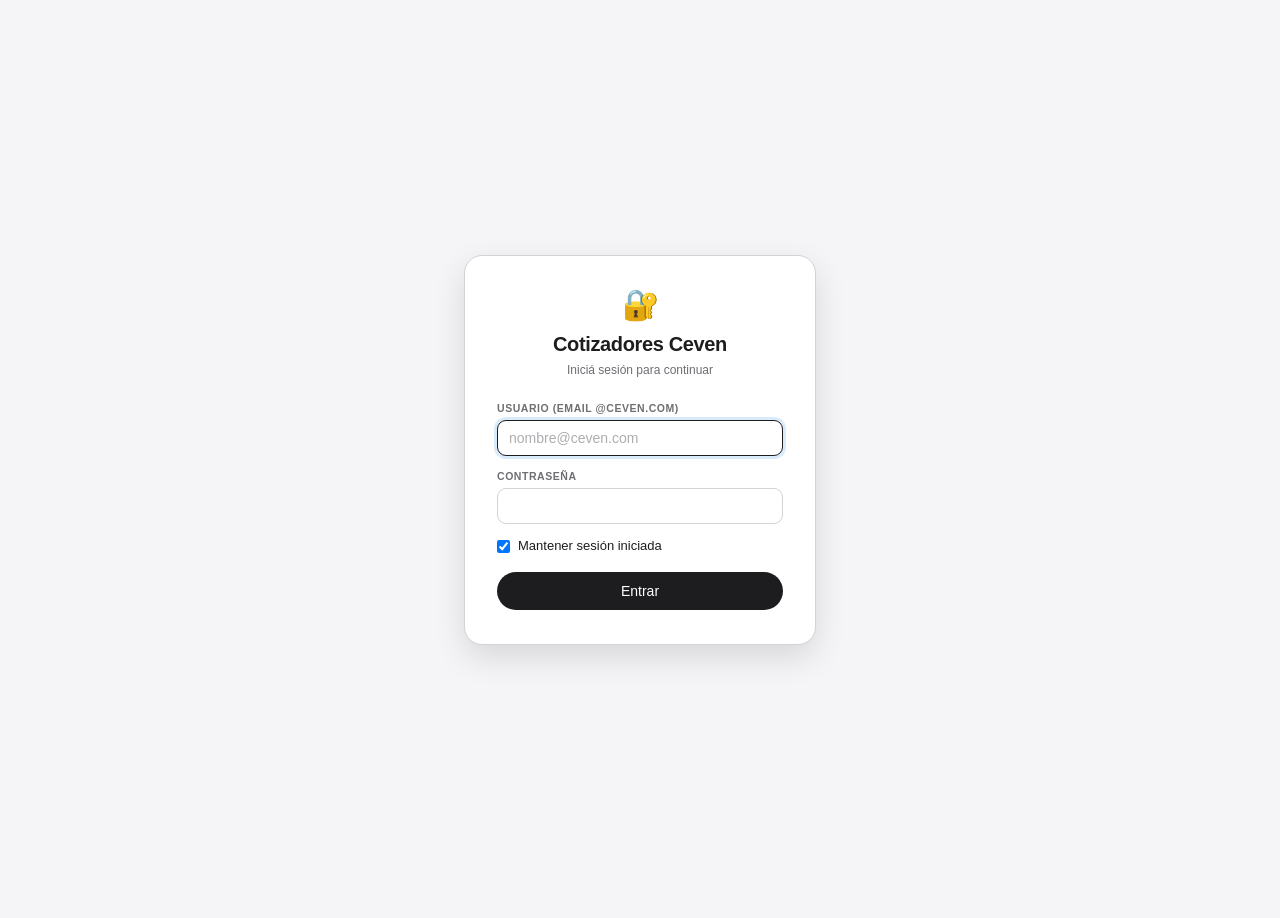
==== commit 0927db7e: "gran actualizacion" ====
--- a/src/apple/index.html
+++ b/src/apple/index.html
@@ -64,6 +64,7 @@
         <button class="act act-pri" onclick="saveQuote()" title="Guardar la cotización en el historial"><span class="act-i">💾</span>Guardar</button>
         <button id="btn-add-pipeline" class="act act-go" onclick="addToPipeline()" title="Sumar esta cotización al pipeline de ventas"><span class="act-i">📊</span>Agregar al pipeline</button>
         <button class="act" onclick="buildPDF()" title="Exportar la cotización a PDF"><span class="act-i">📄</span>PDF</button>
+        <button class="act" onclick="buildPDFPro()" title="Documento A4 vertical: una tarjeta por familia, garantías aparte"><span class="act-i">📑</span>PDF Pro</button>
       </div>
     </div>
     <div class="qbar-sub">
@@ -76,7 +77,7 @@
         <summary title="Más acciones" aria-label="Más acciones">⋯</summary>
         <div class="ovf-menu">
           <div class="ovf-hd">Copia de seguridad</div>
-          <button onclick="exportFullBackup()"><span class="act-i">⬇️</span>Descargar backup completo</button>
+          <button onclick="exportCombinedFullBackup()"><span class="act-i">⬇️</span>Descargar backup completo</button>
           <button onclick="document.getElementById('backup-import').click()"><span class="act-i">⬆️</span>Restaurar desde un archivo</button>
         </div>
       </details>
@@ -85,8 +86,8 @@
   </div>
   <div class="card">
     <div class="g2">
-      <div><label class="lbl">Cliente</label><input id="client" type="text" placeholder="Buscar o escribir un cliente" autocomplete="off" role="combobox" aria-autocomplete="list" aria-expanded="false" onchange="cevenClienteCambio()" style="font-size:14px;font-weight:500"><datalist id="cliente-datalist"></datalist></div>
-      <div><label class="lbl">Ejecutivo</label>
+      <div><label class="lbl">Canal <span class="req">*</span></label><input id="client" type="text" placeholder="Buscar o escribir un canal" autocomplete="off" role="combobox" aria-autocomplete="list" aria-expanded="false" onchange="cevenClienteCambio()" style="font-size:14px;font-weight:500"><datalist id="cliente-datalist"></datalist></div>
+      <div><label class="lbl">Ejecutivo <span class="req">*</span></label>
         <select id="exec">
           <option value="">Seleccionar ejecutivo</option>
           <option>Fer Castro</option><option>Tsu Rivas</option><option>Jenny Tofel</option>
@@ -110,13 +111,13 @@
           <option value="Perdido">Perdido</option>
         </select>
       </div>
-      <!-- Eran UN solo campo: `Proyecto` en cquotes se guardaba con el mismo
-           texto que `Observaciones`, así que el pipeline agrupado por proyecto
-           mostraba notas sueltas. Ahora son dos.
+      <!-- Eran UN solo campo: `Proyecto` en cquotes (la clave NO cambió) se
+           guardaba con el mismo texto que `Observaciones`, así que el pipeline
+           agrupado por cliente final mostraba notas sueltas. Ahora son dos.
            OJO: el marcador FOB (que pone la nacionalización en 0%) se sigue
            leyendo de Observaciones — ver isCotizacionFOB() en catalog.js. -->
-      <div><label class="lbl">Proyecto</label><input id="proyecto" type="text" placeholder="Nombre o referencia del proyecto..."></div>
-      <div><label class="lbl">Observaciones <span style="color:#6e6e73;font-weight:400">— escribí FOB acá si la cotización lo es</span></label><input id="obs" type="text" placeholder="Notas de la cotización..." oninput="onObsChange()"></div>
+      <div><label class="lbl">Cliente <span class="req">*</span> <span style="color:#6e6e73;font-weight:400">(cliente final)</span></label><input id="proyecto" type="text" placeholder="Buscar o escribir un cliente final" autocomplete="off" role="combobox" aria-autocomplete="list" aria-expanded="false"><datalist id="proyecto-datalist"></datalist></div>
+      <div><label class="lbl">Proyecto/observaciones <span style="color:#6e6e73;font-weight:400">— escribí FOB acá si la cotización lo es</span></label><input id="obs" type="text" placeholder="Referencia del proyecto o nota de la cotización..." oninput="onObsChange()"></div>
     </div>
   </div>
   <!-- Barra de opciones A/B (shared/opciones.js). Con una sola opción es solo
@@ -246,10 +247,8 @@
   <div class="card" style="margin:0 0 13px;display:flex;align-items:center;gap:10px;flex-wrap:wrap">
     <div id="plbadge" class="bk bkw">Sin price list</div>
     <div style="flex:1;min-width:8px"></div>
-    <button class="bo" onclick="document.getElementById('plup').click()" title="Elegí los dos price list de Apple juntos (el normal y el FTZ). Reemplaza todo el catálogo: perdés los productos manuales">📂 Cargar Excel/CSV</button>
+    <button class="bo" onclick="document.getElementById('plup').click()" title="Elegí los dos price list de Apple juntos (el normal y el FTZ). Actualiza el costo de los SKU que coincidan y agrega los nuevos; no borra nada: los productos que no vengan en el archivo quedan con su costo anterior y la marca Revisar costo">📂 Cargar Excel/CSV</button>
     <input type="file" id="plup" accept=".csv,.tsv,.txt,.xls,.xlsx" multiple style="display:none" onchange="handlePL(this.files)">
-    <button class="bo" onclick="document.getElementById('plprice-up').click()" title="Actualiza solo los precios de los SKU que coincidan, agrega los nuevos, y conserva tus productos manuales">💲 Actualizar precios</button>
-    <input type="file" id="plprice-up" accept=".xls,.xlsx" multiple style="display:none" onchange="handlePriceUpdate(this.files)">
     <div style="position:relative">
       <button class="bo red" onclick="toggleCleanupMenu(event)">🧹 Limpiar SKU ▾</button>
       <div id="cleanup-menu" style="display:none;position:absolute;right:0;top:calc(100% + 4px);background:#fff;border:0.5px solid #d2d2d7;border-radius:10px;box-shadow:0 4px 16px rgba(0,0,0,.12);min-width:210px;z-index:50;overflow:hidden">
@@ -397,7 +396,7 @@
   </div>
   <div class="card" style="margin-bottom:12px">
     <div class="gf">
-      <div><label class="lbl">Buscar cliente</label><input id="hclient" type="text" placeholder="Nombre..." oninput="renderHistory()"></div>
+      <div><label class="lbl">Buscar canal</label><input id="hclient" type="text" placeholder="Nombre..." oninput="renderHistory()"></div>
       <div><label class="lbl">Ejecutivo</label><select id="hexec" onchange="renderHistory()"><option value="">Todos</option><option>Fer Castro</option><option>Tsu Rivas</option><option>Jenny Tofel</option></select></div>
       <div><label class="lbl">Desde</label><input id="hfrom" type="date" onchange="renderHistory()"></div>
       <div><label class="lbl">Hasta</label><input id="hto" type="date" onchange="renderHistory()"></div>
@@ -427,7 +426,7 @@
       <option value="">Pipeline actual</option>
     </select>
     <button class="bo" onclick="openTargetAnual()" title="Ver y configurar objetivo anual de facturación" style="font-weight:600">📈 Target Anual</button>
-    <button class="bo" onclick="openSkuDashboard()" title="Análisis por SKU: unidades por estado y clientes" style="font-weight:600">📦 Por SKU</button>
+    <button class="bo" onclick="openSkuDashboard()" title="Análisis por SKU: unidades por estado y canales" style="font-weight:600">📦 Por SKU</button>
     <!-- "✕ Filtros" se fue de acá a la tarjeta de filtros de abajo, y pasó a
          llamarse "✕ Limpiar filtros" (24/08/2026): perdido entre Target, SKU,
          Excel y backup, no se encontraba cuando hacía falta — que es siempre
@@ -438,7 +437,7 @@
   </div>
   <div class="card" style="margin-bottom:12px">
     <div class="gf">
-      <div><label class="lbl">Buscar cliente / proyecto</label><input id="pipe-search" type="text" placeholder="..." oninput="renderPipeline()"></div>
+      <div><label class="lbl">Buscar canal / cliente final</label><input id="pipe-search" type="text" placeholder="..." oninput="renderPipeline()"></div>
       <div><label class="lbl">Ejecutivo</label><select id="pipe-exec" onchange="renderPipeline()"><option value="">Todos</option><option>Fer Castro</option><option>Tsu Rivas</option><option>Jenny Tofel</option></select></div>
       <div><label class="lbl">Familia</label>
         <select id="pipe-family" onchange="renderPipeline()">
@@ -478,41 +477,41 @@
   <!-- DASHBOARD -->
   <div id="pipe-dashboard" style="display:none;margin-bottom:14px">
     <div style="display:grid;grid-template-columns:repeat(auto-fit,minmax(140px,1fr));gap:10px;margin-bottom:10px">
-      <div class="kpi" style="background:#fff;border:0.5px solid #d2d2d7;border-radius:12px;padding:12px 14px">
+      <div id="dash-count-card" class="kpi kpi-click" onclick="clearKpiFilters()" title="Quitar los filtros de familia y estado" style="background:#fff;border:0.5px solid #d2d2d7;border-radius:12px;padding:12px 14px">
         <div style="font-size:11px;color:#6e6e73;text-transform:uppercase;letter-spacing:.4px;margin-bottom:4px">Cotizaciones</div>
         <div id="dash-count" style="font-size:22px;font-weight:600;color:#1d1d1f">0</div>
       </div>
-      <div class="kpi" style="background:#fff;border:0.5px solid #d2d2d7;border-radius:12px;padding:12px 14px">
+      <div id="dash-mac-card" class="kpi kpi-click" onclick="toggleKpiFamilyFilter('mac')" title="Filtrar por Mac" style="background:#fff;border:0.5px solid #d2d2d7;border-radius:12px;padding:12px 14px">
         <div style="font-size:11px;color:#6e6e73;text-transform:uppercase;letter-spacing:.4px;margin-bottom:4px">Macs</div>
         <div id="dash-mac" style="font-size:22px;font-weight:600;color:#1d1d1f">0</div>
         <div id="dash-mac-amt" style="font-size:13px;color:#6e6e73;margin-top:2px">USD 0</div>
       </div>
-      <div class="kpi" style="background:#fff;border:0.5px solid #d2d2d7;border-radius:12px;padding:12px 14px">
+      <div id="dash-iph-card" class="kpi kpi-click" onclick="toggleKpiFamilyFilter('iphone')" title="Filtrar por iPhone" style="background:#fff;border:0.5px solid #d2d2d7;border-radius:12px;padding:12px 14px">
         <div style="font-size:11px;color:#6e6e73;text-transform:uppercase;letter-spacing:.4px;margin-bottom:4px">iPhone</div>
         <div id="dash-iph" style="font-size:22px;font-weight:600;color:#1d1d1f">0</div>
         <div id="dash-iph-amt" style="font-size:13px;color:#6e6e73;margin-top:2px">USD 0</div>
       </div>
-      <div class="kpi" style="background:#fff;border:0.5px solid #d2d2d7;border-radius:12px;padding:12px 14px">
+      <div id="dash-ipad-card" class="kpi kpi-click" onclick="toggleKpiFamilyFilter('ipad')" title="Filtrar por iPad" style="background:#fff;border:0.5px solid #d2d2d7;border-radius:12px;padding:12px 14px">
         <div style="font-size:11px;color:#6e6e73;text-transform:uppercase;letter-spacing:.4px;margin-bottom:4px">iPad</div>
         <div id="dash-ipad" style="font-size:22px;font-weight:600;color:#1d1d1f">0</div>
         <div id="dash-ipad-amt" style="font-size:13px;color:#6e6e73;margin-top:2px">USD 0</div>
       </div>
-      <div class="kpi" style="background:#fff;border:0.5px solid #d2d2d7;border-radius:12px;padding:12px 14px">
+      <div id="dash-serv-card" class="kpi kpi-click" onclick="toggleKpiFamilyFilter('serv')" title="Filtrar por Servicios" style="background:#fff;border:0.5px solid #d2d2d7;border-radius:12px;padding:12px 14px">
         <div style="font-size:11px;color:#6e6e73;text-transform:uppercase;letter-spacing:.4px;margin-bottom:4px">Servicios</div>
         <div id="dash-serv" style="font-size:22px;font-weight:600;color:#1d1d1f">0</div>
         <div id="dash-serv-amt" style="font-size:13px;color:#6e6e73;margin-top:2px">USD 0</div>
       </div>
-      <div class="kpi" style="background:#fff;border:0.5px solid #d2d2d7;border-radius:12px;padding:12px 14px">
+      <div id="dash-acc-card" class="kpi kpi-click" onclick="toggleKpiFamilyFilter('acc')" title="Filtrar por Accesorios" style="background:#fff;border:0.5px solid #d2d2d7;border-radius:12px;padding:12px 14px">
         <div style="font-size:11px;color:#6e6e73;text-transform:uppercase;letter-spacing:.4px;margin-bottom:4px">Accesorios</div>
         <div id="dash-acc" style="font-size:22px;font-weight:600;color:#1d1d1f">0</div>
         <div id="dash-acc-amt" style="font-size:13px;color:#6e6e73;margin-top:2px">USD 0</div>
       </div>
-      <div id="dash-facturado-card" class="kpi" style="background:#17a589;color:#fff;border-radius:12px;padding:12px 14px">
+      <div id="dash-facturado-card" class="kpi kpi-click" onclick="toggleKpiFacturadoFilter()" title="Ver solo lo Facturado" style="background:#17a589;color:#fff;border-radius:12px;padding:12px 14px">
         <div id="dash-facturado-lbl" style="font-size:11px;color:#a5d6a7;text-transform:uppercase;letter-spacing:.4px;margin-bottom:4px">Facturado</div>
         <div id="dash-facturado" style="font-size:22px;font-weight:600">USD 0</div>
         <div id="dash-facturado-mgpd" style="font-size:11px;color:#a5d6a7;margin-top:2px">MgPd —</div>
       </div>
-      <div id="dash-proy-card" class="kpi" style="background:#0a7d52;color:#fff;border-radius:12px;padding:12px 14px">
+      <div id="dash-proy-card" class="kpi kpi-click" onclick="toggleKpiProyectadoFilter()" title="Ver Facturado + Autorizando + Con OC + Commit" style="background:#0a7d52;color:#fff;border-radius:12px;padding:12px 14px">
         <!-- "Proyectado" incluía lo ya facturado, así que sumarlo con la tarjeta
              de al lado contaba la misma plata dos veces. La fórmula no cambió
              (Commit + Con OC + Autorizando + Facturado); el rótulo sí. -->
@@ -520,35 +519,41 @@
         <div id="dash-proy" style="font-size:22px;font-weight:600">USD 0</div>
         <div id="dash-proy-mgpd" style="font-size:11px;color:#9ad9bc;margin-top:2px">MgPd —</div>
       </div>
-      <div id="dash-total-card" class="kpi" style="background:#1d1d1f;color:#fff;border-radius:12px;padding:12px 14px">
+      <div id="dash-total-card" class="kpi kpi-click" onclick="clearKpiFilters()" title="Quitar los filtros de familia y estado" style="background:#1d1d1f;color:#fff;border-radius:12px;padding:12px 14px">
         <div id="dash-total-lbl" style="font-size:11px;color:#aeaeb2;text-transform:uppercase;letter-spacing:.4px;margin-bottom:4px">Total pipeline</div>
         <div id="dash-total" style="font-size:22px;font-weight:600">USD 0</div>
         <div id="dash-margen" style="font-size:11px;color:#aeaeb2;margin-top:2px">Margen pond. 0%</div>
       </div>
     </div>
     <!-- Filtros tipo pastillas: Cierre estimado + Top clientes en una sola fila -->
-    <div id="pipe-pills-row" style="display:flex;flex-wrap:nowrap;gap:8px 20px;align-items:center;margin-bottom:10px;overflow:hidden">
+    <div id="pipe-pills-row" style="display:flex;flex-wrap:wrap;gap:8px 20px;align-items:center;margin-bottom:10px">
       <div style="display:flex;flex-wrap:nowrap;gap:6px;align-items:center;flex-shrink:0">
         <span style="font-size:10px;color:#6e6e73;text-transform:uppercase;letter-spacing:.4px;white-space:nowrap">Cierre est.</span>
         <div id="pipe-month-pills" style="display:flex;flex-wrap:nowrap;gap:6px"></div>
       </div>
       <div style="display:flex;flex-wrap:nowrap;gap:6px;align-items:center;min-width:0">
-        <span style="font-size:10px;color:#6e6e73;text-transform:uppercase;letter-spacing:.4px;white-space:nowrap">Top clientes</span>
+        <span style="font-size:10px;color:#6e6e73;text-transform:uppercase;letter-spacing:.4px;white-space:nowrap">Top canales</span>
         <div id="pipe-topclients-pills" style="display:flex;flex-wrap:nowrap;gap:6px"></div>
       </div>
+      <!-- La pastilla de estancadas la pinta renderPipeline(); si no hay ninguna
+           queda vacía y no ocupa lugar. -->
+      <span id="pipe-stale-pill" style="flex-shrink:0"></span>
     </div>
     <!-- Por estado -->
     <div id="dash-by-status" style="display:flex;flex-wrap:wrap;gap:6px"></div>
   </div>
 
   <div class="tw">
-    <table style="min-width:1400px;--stk-act-w:160px">
+    <table style="min-width:1540px;--stk-act-w:160px">
       <thead><tr>
         <th class="srt" data-sort="fechaISO">Fecha</th>
         <th class="srt" data-sort="fechaMod" style="text-align:center" title="Última modificación real de la entrada">Modificado</th>
         <th class="srt" data-sort="ejecutivo">Ejecutivo</th>
-        <th class="srt" data-sort="cliente">Cliente</th>
-        <th class="srt" data-sort="proyecto">Proyecto</th>
+        <th class="srt" data-sort="cliente">Canal</th>
+        <th class="srt" data-sort="proyecto">Cliente final</th>
+        <!-- Texto libre de la cotización (clave `Observaciones` en cquotes): se
+             lee de la cotización por su número en cada render. -->
+        <th>Proyecto/observaciones</th>
         <th class="srt" data-sort="mesCierre" title="Mes estimado de cierre">Cierre est.</th>
         <th class="srt" data-sort="estado" style="text-align:center">Estado</th>
         <th class="srt" data-sort="qMac" style="text-align:center" title="Cantidad total de Mac (todos los modelos sumados)">Macs</th>
@@ -630,6 +635,7 @@
 <script src="../shared/monthpicker.js"></script>
 
 <!-- Capa de sincronización con Supabase -->
+<script src="../shared/quotes-store.js"></script>
 <script src="../shared/sync.js"></script>
 
 <!-- Lógica de la app (el orden de carga importa: replica el orden del monolito original) -->
@@ -662,6 +668,7 @@
 <!-- pipeline-sku.js: estado propio por linea de producto. Lee cevenEstadoValores()
      de pipeline-status.js, asi que va despues; lo usan pipeline-view/detail. -->
 <script src="../shared/pipeline-sku.js"></script>
+<script src="../shared/pipeline-facturacion.js"></script>
 <!-- clientes.js ANTES de pipeline-group.js: define cevenNormClient(), con la
      que el pipeline agrupa por cliente. -->
 <script src="../shared/clientes.js"></script>
@@ -678,6 +685,13 @@
 <script src="../shared/comprobante.js"></script>
 <script src="../shared/pdf-core.js"></script>
 <script src="js/pdf.js"></script>
+<!-- pdf-pro.js va DESPUES de pdf.js: es el otro documento (A4 vertical,
+     rasterizado) y comparte FAMILY_ORDER/getProductFamily con el. -->
+<script src="js/pdf-pro.js"></script>
+<!-- Las tablas de precios de CevenCare van ANTES que warranties.js: de ahi
+     deriva MAC_WARRANTIES_3Y (el auto-sugerido de garantias para Macs) al
+     cargar, en vez de tener los precios escritos a mano por segunda vez. -->
+<script src="js/cevencare-datos.js"></script>
 <script src="js/warranties.js"></script>
 <script src="../shared/undo.js"></script>
 <script src="js/target.js"></script>
--- a/src/shared/css/base.css
+++ b/src/shared/css/base.css
@@ -64,6 +64,15 @@
 .h3{font-size:14px;font-weight:600;letter-spacing:-.006em}
 .sub{font-size:12px;color:var(--ct2);line-height:1.45}
 .lbl{font-size:10.5px;color:var(--ct2);display:block;margin-bottom:4px;font-weight:600;text-transform:uppercase;letter-spacing:.55px}
+/* Asterisco de campo obligatorio dentro de una .lbl. El color propio del <span>
+   gana sobre el color heredado de .lbl (incluido el !important de modo oscuro,
+   que apunta a .lbl y no a su hijo). */
+.lbl .req{color:var(--cred);font-weight:700}
+
+/* Los dos <select> del dashboard del pipeline (mes de cierre y canal) que
+   reemplazaron a las pastillas. Heredan color/borde/fondo del `select` de más
+   abajo (y su override de modo oscuro); acá solo el tamaño y la forma. */
+.pipe-flt-sel{font-size:12px;font-weight:500;padding:5px 11px;border-radius:980px;max-width:250px;cursor:pointer}
 
 /* ═══════════════════ NAVBAR ═══════════════════
    Barra superior compartida (shared/navbar.js). Es la única señal
@@ -316,12 +325,31 @@
 .g2{display:grid;grid-template-columns:1fr 1fr;gap:10px}
 .gf{display:grid;grid-template-columns:repeat(auto-fit,minmax(130px,1fr));gap:8px}
 .kpi{box-shadow:var(--sh1)}
+/* Tarjetas del dashboard que ademas filtran la tabla de abajo. El cursor y el
+   leve levante avisan que se pueden tocar; .kpi-active marca la que esta
+   filtrando, porque si no el usuario ve la tabla recortada y no sabe por que.
+   Dos variantes: las neutras (fondo blanco) se resaltan con el acento de marca
+   y las que ya tienen color propio (Facturado / Forecast) necesitan un filete
+   blanco en el medio para que el anillo se vea contra su propio fondo. */
+.kpi-click{cursor:pointer;transition:transform .12s,box-shadow .12s}
+.kpi-click:hover{transform:translateY(-2px)}
+.kpi-active{box-shadow:0 0 0 2px var(--acc),var(--sh1)}
+.kpi-active-accent{box-shadow:0 0 0 2px #fff,0 0 0 4px var(--acc),var(--sh1)}
 
 /* ═══════════════════ TABLAS ═══════════════════ */
 table{width:100%;border-collapse:collapse}
 th{padding:9px 10px;border-bottom:0.5px solid #d2d2d7;font-size:10.5px;color:#6e6e73;font-weight:600;text-transform:uppercase;letter-spacing:.5px;background:#f5f5f7;text-align:left;white-space:nowrap}
 td{padding:8px 10px;border-bottom:0.5px solid #f0f0f0;overflow:hidden;text-overflow:ellipsis;white-space:nowrap}
 td.wrap{white-space:normal;overflow:visible;text-overflow:unset;word-break:break-word;min-width:0}
+/* Pipeline: ninguna celda de dato puede estirar la tabla para tapar el resto
+   del panel. Un OPG/REGI larguísimo o una nota extensa se recorta con "…" (el
+   td ya trae overflow:hidden + ellipsis) en vez de empujar las columnas útiles
+   detrás de las fijas de la derecha. Alcanza solo a las filas de dato de las
+   dos tablas (`> tr > td`): NO a la fila de grupo (colspan), NI al detalle
+   anidado, NI a las tablas de Estadísticas. Se exceptúa la columna de acciones,
+   que necesita su ancho para los botones. */
+#pipe-body > tr > td:not([colspan]):not(.stk-act),
+#regi-pipe-body > tr > td:not([colspan]):not(.stk-act){max-width:260px}
 .crow{cursor:pointer}
 .crow.pk-row{cursor:default}
 .crow:hover td{background:#fafafa}
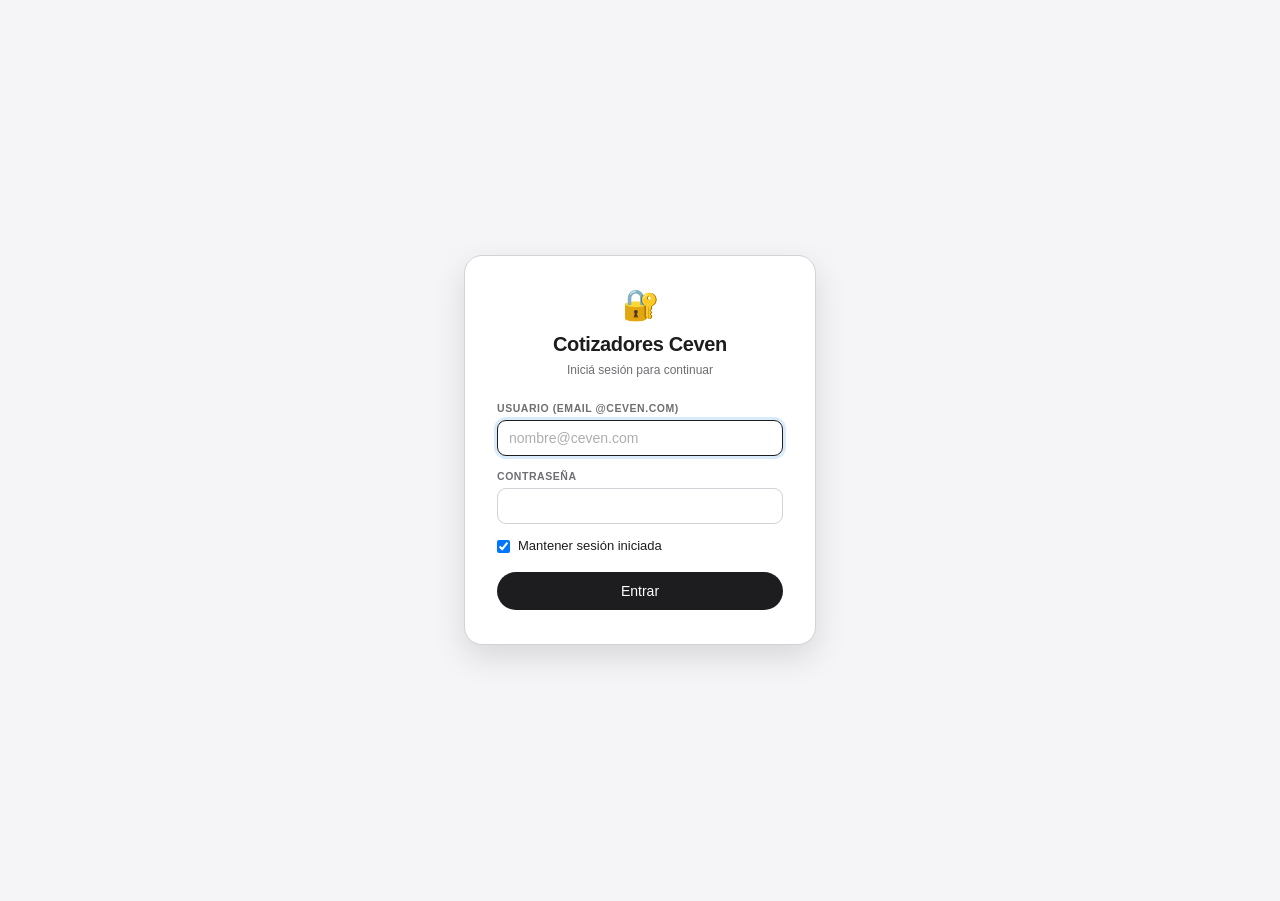
==== commit 22367ad3: "Refactor code structure for improved readability and maintainability" ====
--- a/src/apple/index.html
+++ b/src/apple/index.html
@@ -657,6 +657,7 @@
 <script src="js/nac.js"></script>
 <script src="js/products.js"></script>
 <script src="js/quotes-db.js"></script>
+<script src="../shared/quote-guard.js"></script>
 <script src="../shared/pipeline-store.js"></script>
 <script src="js/pipeline-data.js"></script>
 <script src="../shared/backup.js"></script>
@@ -677,6 +678,7 @@
 <script src="../shared/pipeline-group.js"></script>
 <script src="../shared/pipeline-ui.js"></script>
 <script src="../shared/pipeline-perdido.js"></script>
+<script src="../shared/pipeline-excel.js"></script>
 <script src="js/pipeline-view.js"></script>
 <script src="js/pipeline-detail.js"></script>
 <script src="../shared/backup-folder.js"></script>
--- a/src/shared/css/base.css
+++ b/src/shared/css/base.css
@@ -206,7 +206,18 @@
    así que el <b> se distingue por peso y no por color. */
 .cbo-op b{font-weight:600;color:var(--acc)}
 .cbo-op.on b{color:inherit}
-.cbo-n{overflow:hidden;text-overflow:ellipsis;white-space:nowrap}
+.cbo-n{overflow:hidden;text-overflow:ellipsis;white-space:nowrap;margin-right:auto}
+/* La × que saca un canal de la lista. Aparece con el hover o la fila resaltada
+   para no llenar la lista de cruces; en pantallas táctiles (sin hover) se ve
+   siempre. */
+.cbo-x{
+  flex-shrink:0;align-self:center;width:20px;height:20px;line-height:19px;text-align:center;
+  border-radius:50%;font-size:15px;color:var(--ct2);opacity:0;
+}
+.cbo-op:hover .cbo-x,.cbo-op.on .cbo-x{opacity:1}
+.cbo-x:hover{background:#d70015;color:#fff}
+.cbo-op.on .cbo-x{color:inherit}
+@media (hover:none){.cbo-x{opacity:1}}
 /* El nivel de precio del cliente. Es exactamente el que se va a aplicar al
    elegirlo, así que no puede competir con el nombre pero tiene que leerse. */
 .cbo-t{
